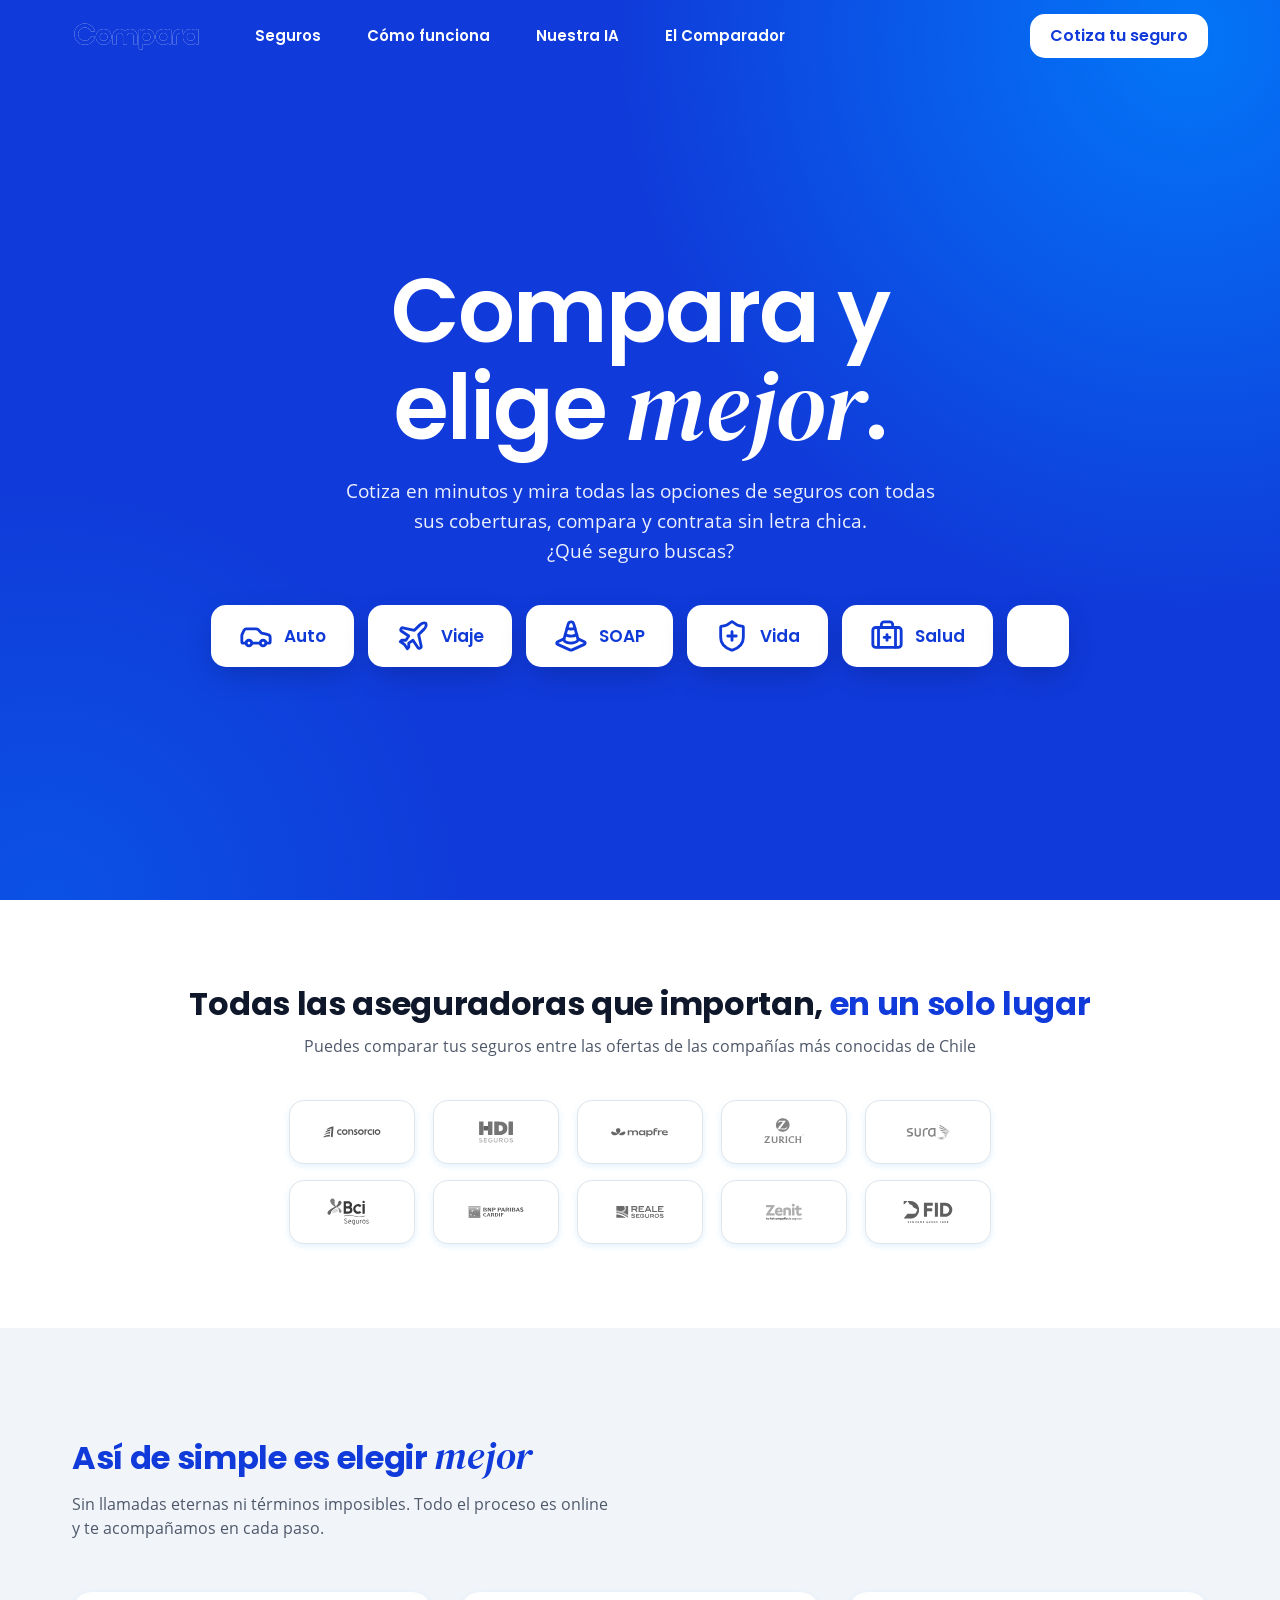
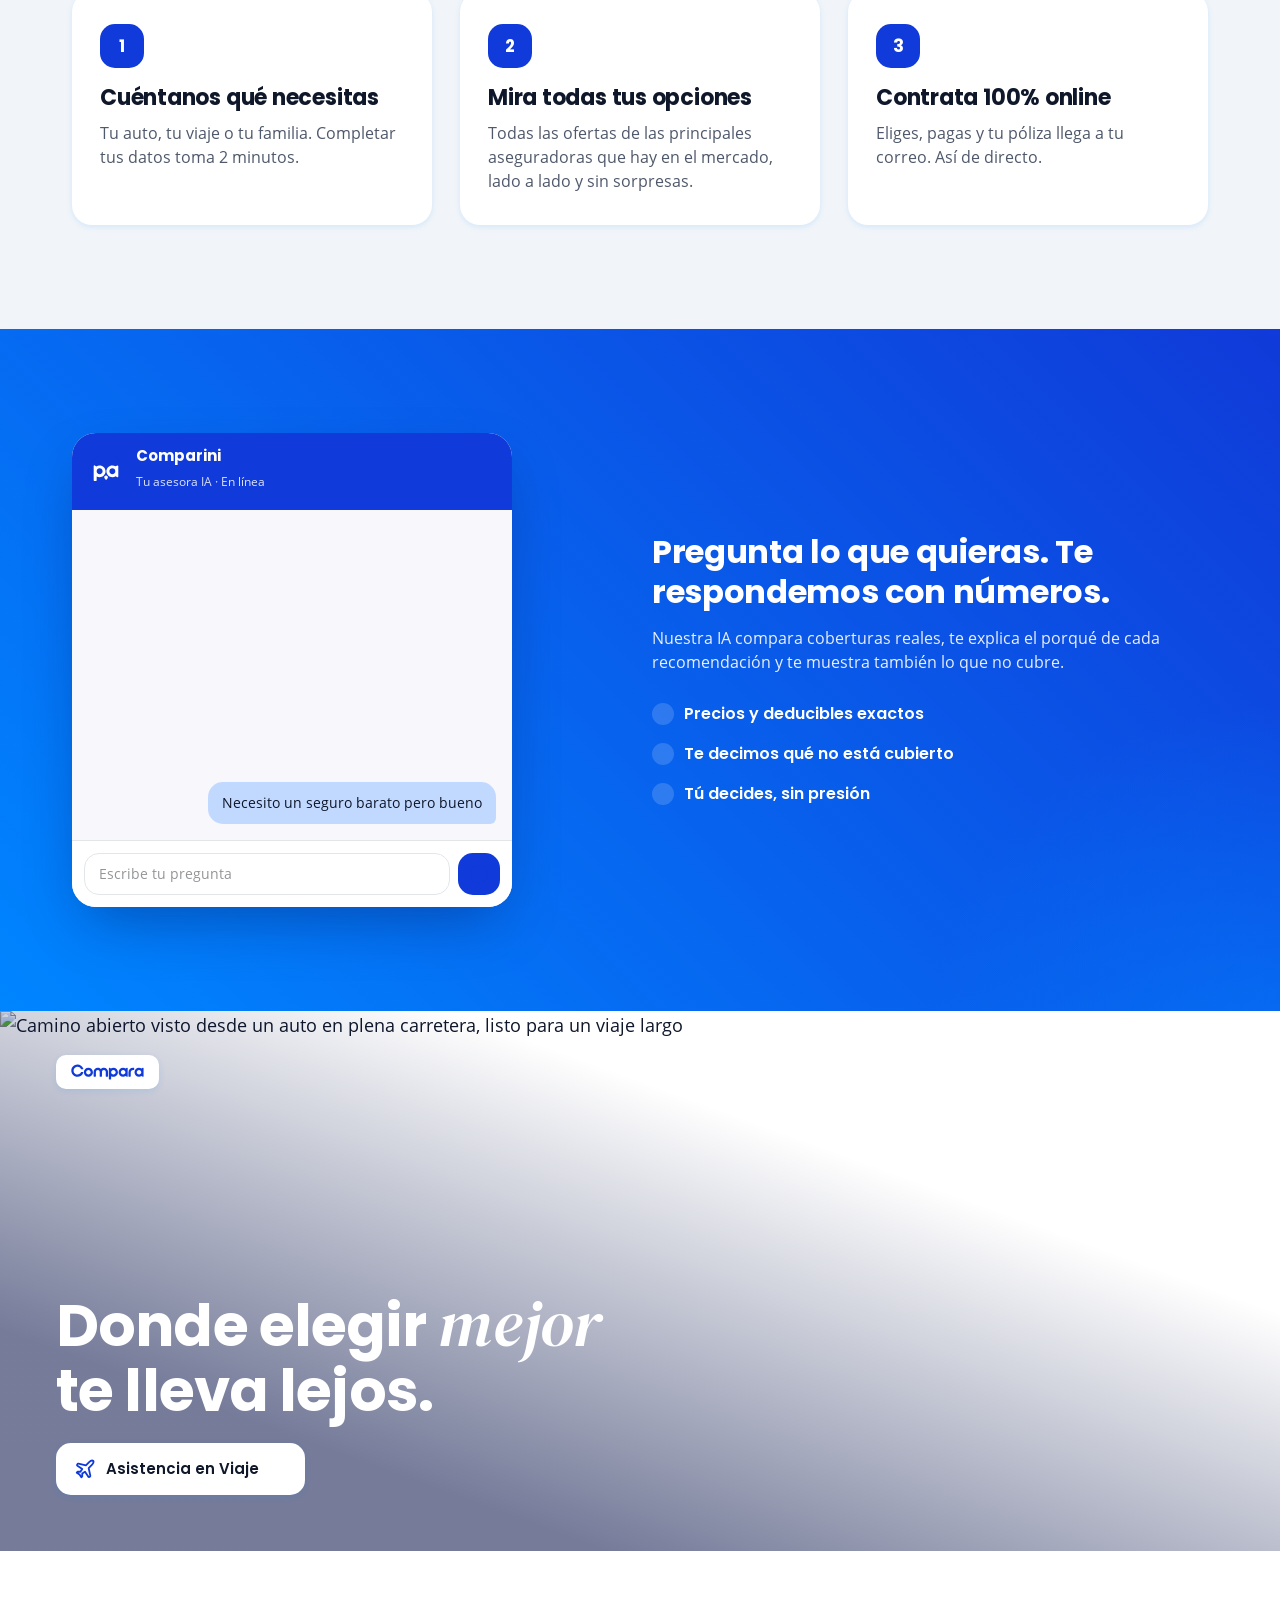
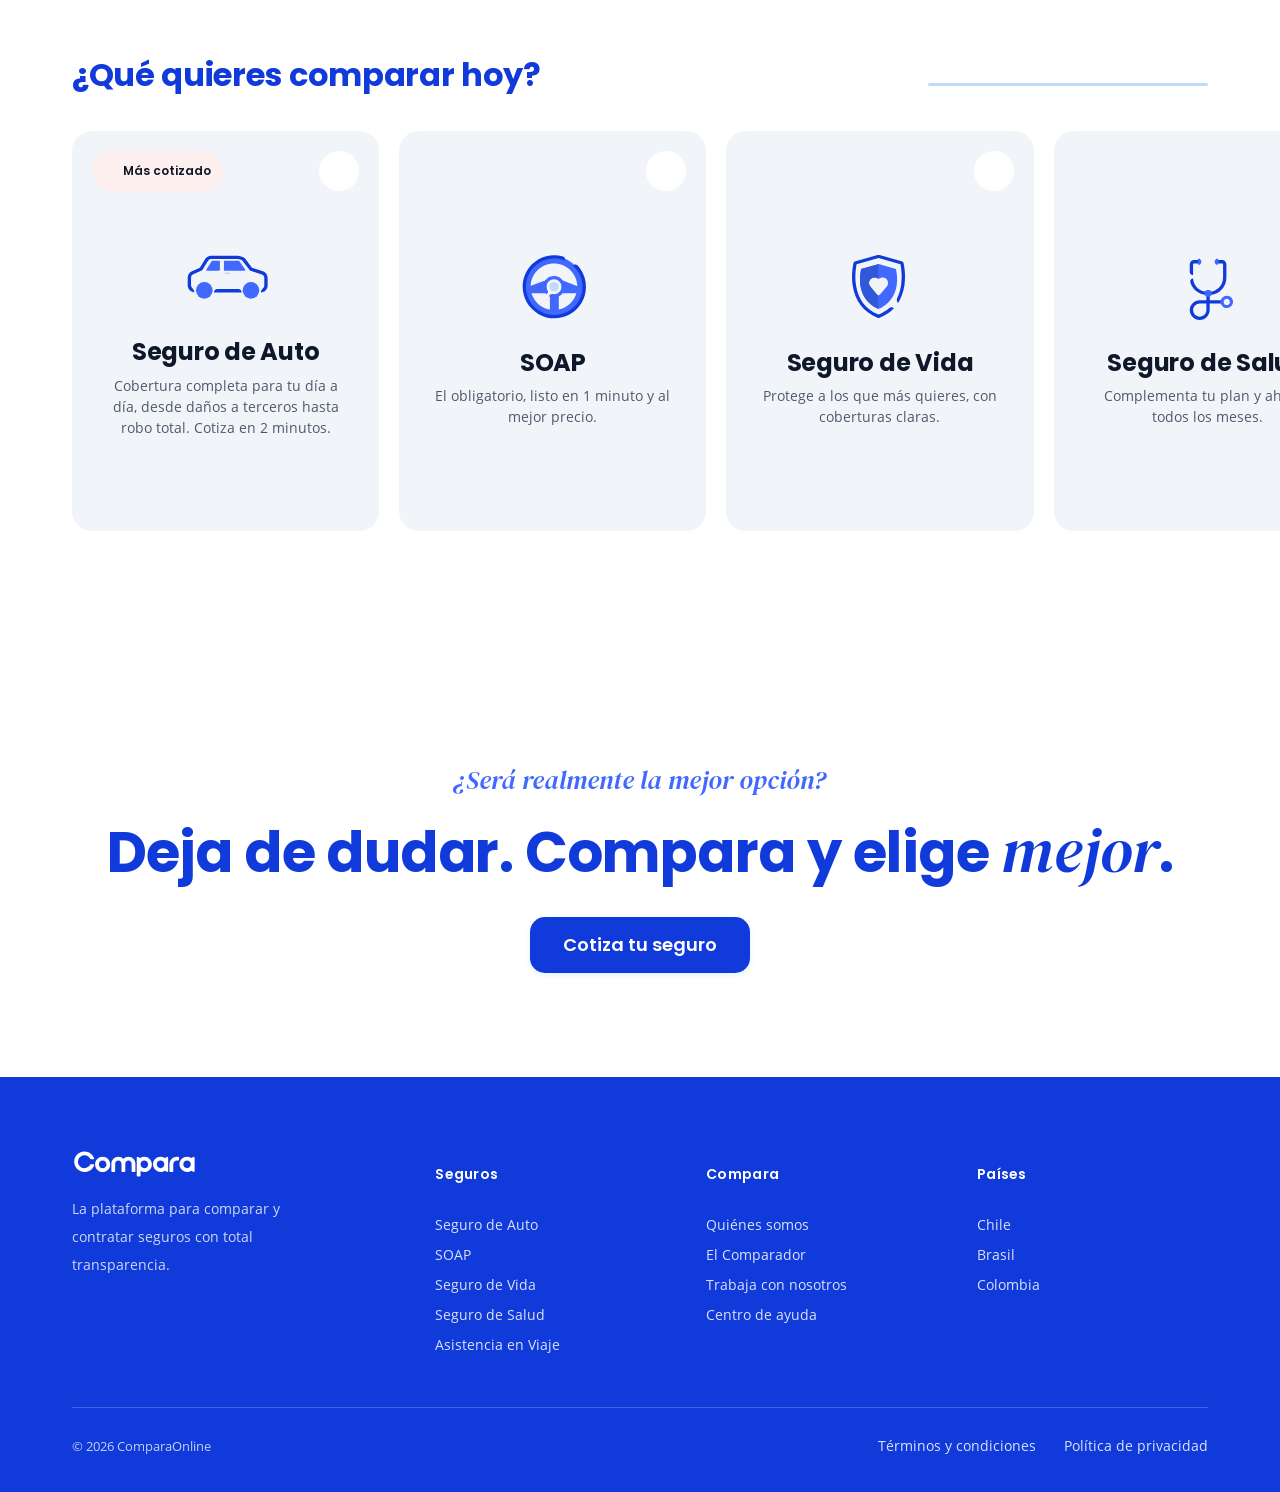
==== index.html @ 7302fc18 "Add files via upload" ====
<!doctype html>
<html lang="es" class="no-js">
<head>
<meta charset="utf-8">
<meta name="viewport" content="width=device-width, initial-scale=1">
<title>Compara | Cotiza y compara seguros online</title>
<meta name="description" content="Cotiza seguros de auto, vida, salud y viaje. Compara precios y coberturas reales de las principales aseguradoras y elige mejor. Sin letra chica.">
<link rel="icon" href="brand/design-system/assets/avatar_favicon.svg">
<link rel="stylesheet" href="brand/design-system/colors_and_type.css">
<script>document.documentElement.classList.replace('no-js','js')</script>
<link rel="stylesheet" href="shared/compara.css">
</head>
<body>
<a class="skip-link" href="#main">Saltar al contenido</a>

<!-- ================= NAV ================= -->
<header class="nav" id="nav">
  <div class="container nav-inner">
    <a class="nav-logo" href="#" aria-label="Compara, inicio">
      <img class="logo-white" src="brand/design-system/assets/logo_white.svg" alt="">
      <img class="logo-blue" src="brand/design-system/assets/logo_blue.svg" alt="">
    </a>
    <nav aria-label="Principal">
      <ul class="nav-links">
        <li><a href="#productos">Seguros</a></li>
        <li><a href="#como-funciona">Cómo funciona</a></li>
        <li><a href="#ia">Nuestra IA</a></li>
        <li><a href="#">El Comparador</a></li>
      </ul>
    </nav>
    <div class="nav-cta">
      <a class="btn btn--nav" href="#">Cotiza tu seguro</a>
    </div>
    <button class="nav-burger" id="burger" aria-expanded="false" aria-controls="navPanel" aria-label="Abrir menú">
      <i data-lucide="menu" class="ico" style="color:currentColor"></i>
    </button>
  </div>
  <div class="nav-panel" id="navPanel">
    <a href="#productos">Seguros</a>
    <a href="#como-funciona">Cómo funciona</a>
    <a href="#ia">Nuestra IA</a>
    <a href="#">El Comparador</a>
    <a class="btn btn--primary" href="#">Cotiza tu seguro</a>
  </div>
</header>

<main id="main">

<!-- ================= HERO ================= -->
<section class="hero" id="hero">
  <div class="wash wash--a" aria-hidden="true"></div>
  <div class="wash wash--b" aria-hidden="true"></div>
  <div class="hero-glow" id="heroGlow" aria-hidden="true"></div>

  <div class="hero-content">
    <h1 class="hero-enter" style="--i:0">Compara y<br>elige <span class="dserif">mejor</span>.</h1>
    <p class="hero-sub hero-enter" style="--i:1">Cotiza en minutos y mira todas las opciones de seguros con todas sus coberturas, compara y contrata sin letra chica.<br>¿Qué seguro buscas?</p>
    <ul class="hero-products hero-enter" style="--i:2" aria-label="Elige qué seguro comparar">
      <li><a class="hp-btn" href="#"><img class="hp-ico" src="brand/design-system/assets/small_icon_Seguro%20Auto.svg" alt="">Auto</a></li>
      <li><a class="hp-btn" href="#"><img class="hp-ico" src="brand/design-system/assets/small_icon_Asistencia%20Viaje.svg" alt="">Viaje</a></li>
      <li><a class="hp-btn" href="#"><img class="hp-ico" src="brand/design-system/assets/small_icon_SOAP.svg" alt="">SOAP</a></li>
      <li><a class="hp-btn" href="#"><img class="hp-ico" src="brand/design-system/assets/small_icon_Seguro%20Vida.svg" alt="">Vida</a></li>
      <li><a class="hp-btn" href="#"><img class="hp-ico" src="brand/design-system/assets/small_icon_Seguro%20Salud.svg" alt="">Salud</a></li>
      <li><a class="hp-btn hp-btn--plus" href="#" aria-label="Ver todos los seguros"><i data-lucide="plus" class="ico"></i></a></li>
    </ul>
  </div>
</section>

<!-- ================= ASEGURADORAS ================= -->
<section class="insurers" id="aseguradoras">
  <div class="container">
    <h2 class="reveal">Todas las aseguradoras que importan, <b>en un solo lugar</b></h2>
    <p class="insurers-sub reveal" style="--i:1">Puedes comparar tus seguros entre las ofertas de las compañías más conocidas de Chile</p>
  </div>
  <div class="logo-rail">
    <div class="logo-cloud" id="logoCloud">
      <span class="logo-capsule reveal" style="--i:0"><img src="brand/design-system/assets/logo_Consorcio.svg" alt="Consorcio"></span>
      <span class="logo-capsule reveal" style="--i:1"><img src="brand/design-system/assets/logo_HDI.svg" alt="HDI Seguros"></span>
      <span class="logo-capsule reveal" style="--i:2"><img src="brand/design-system/assets/logo_Mapfre.svg" alt="Mapfre"></span>
      <span class="logo-capsule reveal" style="--i:3"><img src="brand/design-system/assets/logo_Zurich.svg" alt="Zurich"></span>
      <span class="logo-capsule reveal" style="--i:4"><img src="brand/design-system/assets/logo_Sura.svg" alt="Sura"></span>
      <span class="logo-capsule reveal" style="--i:5"><img src="brand/design-system/assets/logo_Bci.svg" alt="BCI Seguros"></span>
      <span class="logo-capsule reveal" style="--i:6"><img src="brand/design-system/assets/logo_Cardif.svg" alt="Cardif"></span>
      <span class="logo-capsule reveal" style="--i:7"><img src="brand/design-system/assets/logo_Reale.svg" alt="Reale Seguros"></span>
      <span class="logo-capsule reveal" style="--i:8"><img src="brand/design-system/assets/logo_Zenit.svg" alt="Zenit Seguros"></span>
      <span class="logo-capsule reveal" style="--i:9"><img src="brand/design-system/assets/logo_FID.svg" alt="FID Seguros"></span>
    </div>
  </div>
</section>

<!-- ================= CÓMO FUNCIONA ================= -->
<section class="how section" id="como-funciona">
  <div class="container">
    <h2 class="reveal">Así de simple es elegir <span class="dserif">mejor</span></h2>
    <p class="how-lead reveal" style="--i:1">Sin llamadas eternas ni términos imposibles. Todo el proceso es online y te acompañamos en cada paso.</p>
    <div class="steps">
      <div class="step reveal scrub" style="--i:0">
        <span class="step-n" aria-hidden="true"></span>
        <h3>Cuéntanos qué necesitas</h3>
        <p>Tu auto, tu viaje o tu familia. Completar tus datos toma 2 minutos.</p>
      </div>
      <div class="step reveal scrub" style="--i:1">
        <span class="step-n" aria-hidden="true"></span>
        <h3>Mira todas tus opciones</h3>
        <p>Todas las ofertas de las principales aseguradoras que hay en el mercado, lado a lado y sin sorpresas.</p>
      </div>
      <div class="step reveal scrub" style="--i:2">
        <span class="step-n" aria-hidden="true"></span>
        <h3>Contrata 100% online</h3>
        <p>Eliges, pagas y tu póliza llega a tu correo. Así de directo.</p>
      </div>
    </div>
  </div>
</section>

<!-- ================= IA / COMPARINI ================= -->
<section class="ai section" id="ia">
  <div class="wash--ai" aria-hidden="true"></div>
  <div class="container ai-grid">
    <div class="chat reveal scrub" id="chat">
      <div class="chat-head">
        <img src="brand/design-system/assets/avatar_favicon.svg" alt="">
        <div>
          <b>Comparini</b>
          <span>Tu asesora IA · En línea</span>
        </div>
      </div>
      <div class="chat-body" id="chatBody" aria-hidden="true"></div>
      <p class="sr-only">Demo de conversación: si le pides a Comparini un seguro barato pero bueno, te pregunta qué te preocupa, y te responde con precios, coberturas y deducibles exactos para que tú decidas.</p>
      <div class="chat-foot" aria-hidden="true">
        <span>Escribe tu pregunta</span>
        <i><i data-lucide="send" class="ico"></i></i>
      </div>
    </div>
    <div class="ai-copy">
      <h2 class="reveal">Pregunta lo que quieras. Te respondemos con números.</h2>
      <p class="ai-sub reveal" style="--i:1">Nuestra IA compara coberturas reales, te explica el porqué de cada recomendación y te muestra también lo que no cubre.</p>
      <ul class="ai-points">
        <li class="reveal" style="--i:2"><i data-lucide="check" class="ico"></i>Precios y deducibles exactos</li>
        <li class="reveal" style="--i:3"><i data-lucide="check" class="ico"></i>Te decimos qué no está cubierto</li>
        <li class="reveal" style="--i:4"><i data-lucide="check" class="ico"></i>Tú decides, sin presión</li>
      </ul>
    </div>
  </div>
</section>

<!-- ================= BANDA FOTOGRÁFICA ================= -->
<!-- TODO: reemplazar por fotografía oficial de marca (cálida, personas reales) -->
<section class="adband" aria-label="Asistencia en Viaje">
  <img class="photo" src="https://images.unsplash.com/photo-1469854523086-cc02fe5d8800?auto=format&fit=crop&w=1920&q=80" alt="Camino abierto visto desde un auto en plena carretera, listo para un viaje largo">
  <span class="adband-pill"><img src="brand/design-system/assets/logo_blue.svg" alt="Compara"></span>
  <div class="adband-inner">
    <h2 class="reveal">Donde elegir <span class="dserif">mejor</span><br>te lleva lejos.</h2>
    <a class="adband-capsule reveal" style="--i:1" href="#">
      <img src="brand/design-system/assets/small_icon_Asistencia%20Viaje.svg" alt="">
      Asistencia en Viaje
      <i data-lucide="arrow-right" class="ico" style="width:18px;height:18px"></i>
    </a>
  </div>
</section>

<!-- ================= PRODUCTOS (carrusel que sigue al cursor) ================= -->
<section class="products section" id="productos">
  <div class="container prod-head">
    <h2 class="reveal">¿Qué quieres comparar hoy?</h2>
    <div class="pan-progress" aria-hidden="true"><i></i></div>
  </div>
  <div class="hwrap" id="hwrap">
    <div class="htrack" id="htrack">
      <a class="pcard" href="#">
        <span class="chip-feat"><i data-lucide="tag" class="ico"></i>Más cotizado</span>
        <span class="pcard-go"><i data-lucide="arrow-right" class="ico"></i></span>
        <span class="pcard-ico"><img src="brand/design-system/assets/icon_Seguro%20Auto.svg" alt=""></span>
        <div class="pcard-txt">
          <h3>Seguro de Auto</h3>
          <p>Cobertura completa para tu día a día, desde daños a terceros hasta robo total. Cotiza en 2 minutos.</p>
        </div>
      </a>
      <a class="pcard" href="#">
        <span class="pcard-go"><i data-lucide="arrow-right" class="ico"></i></span>
        <span class="pcard-ico"><img src="brand/design-system/assets/icon_SOAP.svg" alt=""></span>
        <div class="pcard-txt">
          <h3>SOAP</h3>
          <p>El obligatorio, listo en 1 minuto y al mejor precio.</p>
        </div>
      </a>
      <a class="pcard" href="#">
        <span class="pcard-go"><i data-lucide="arrow-right" class="ico"></i></span>
        <span class="pcard-ico"><img src="brand/design-system/assets/icon_Seguro%20Vida.svg" alt=""></span>
        <div class="pcard-txt">
          <h3>Seguro de Vida</h3>
          <p>Protege a los que más quieres, con coberturas claras.</p>
        </div>
      </a>
      <a class="pcard" href="#">
        <span class="pcard-go"><i data-lucide="arrow-right" class="ico"></i></span>
        <span class="pcard-ico"><img src="brand/design-system/assets/icon_Seguro%20Salud.svg" alt=""></span>
        <div class="pcard-txt">
          <h3>Seguro de Salud</h3>
          <p>Complementa tu plan y ahorra todos los meses.</p>
        </div>
      </a>
      <a class="pcard" href="#">
        <span class="pcard-go"><i data-lucide="arrow-right" class="ico"></i></span>
        <span class="pcard-ico"><img src="brand/design-system/assets/icon_Asistencia%20Viaje.svg" alt=""></span>
        <div class="pcard-txt">
          <h3>Asistencia en Viaje</h3>
          <p>Viaja tranquilo por el mundo, con salud cubierta.</p>
        </div>
      </a>
    </div>
  </div>
</section>

<!-- ================= CTA FINAL ================= -->
<section class="closer section">
  <div class="container">
    <span class="editorial reveal">¿Será realmente la mejor opción?</span>
    <h2 class="reveal" style="--i:1">Deja de dudar. Compara y elige <span class="dserif">mejor</span>.</h2>
    <a class="btn btn--primary btn--lg reveal" style="--i:2" href="#">Cotiza tu seguro</a>
  </div>
</section>

</main>

<!-- ================= FOOTER ================= -->
<footer class="footer">
  <div class="container">
    <div class="footer-grid">
      <div class="footer-brand">
        <img src="brand/design-system/assets/logo_white.svg" alt="Compara">
        <p>La plataforma para comparar y contratar seguros con total transparencia.</p>
      </div>
      <div>
        <h3>Seguros</h3>
        <ul>
          <li><a href="#">Seguro de Auto</a></li>
          <li><a href="#">SOAP</a></li>
          <li><a href="#">Seguro de Vida</a></li>
          <li><a href="#">Seguro de Salud</a></li>
          <li><a href="#">Asistencia en Viaje</a></li>
        </ul>
      </div>
      <div>
        <h3>Compara</h3>
        <ul>
          <li><a href="#">Quiénes somos</a></li>
          <li><a href="#">El Comparador</a></li>
          <li><a href="#">Trabaja con nosotros</a></li>
          <li><a href="#">Centro de ayuda</a></li>
        </ul>
      </div>
      <div>
        <h3>Países</h3>
        <ul>
          <li><a href="#">Chile</a></li>
          <li><a href="#">Brasil</a></li>
          <li><a href="#">Colombia</a></li>
        </ul>
      </div>
    </div>
    <div class="footer-bottom">
      <span>© 2026 ComparaOnline</span>
      <span class="spacer"></span>
      <a href="#">Términos y condiciones</a>
      <a href="#">Política de privacidad</a>
    </div>
  </div>
</footer>

<script src="https://unpkg.com/lucide@latest/dist/umd/lucide.min.js" defer></script>
<script src="shared/compara.js" defer></script>
</body>
</html>
---- brand/design-system/colors_and_type.css ----
/* =====================================================================
   ComparaOnline Design System — Colors + Type
   Source: Brandbook 2026 (Figma) + uploaded brand assets
   ===================================================================== */

/* --- Fonts -------------------------------------------------------- */
@font-face { font-family: "Poppins"; src: url("./fonts/Poppins-Regular.ttf") format("truetype"); font-weight: 400; font-style: normal; font-display: swap; }
@font-face { font-family: "Poppins"; src: url("./fonts/Poppins-Italic.ttf") format("truetype"); font-weight: 400; font-style: italic; font-display: swap; }
@font-face { font-family: "Poppins"; src: url("./fonts/Poppins-SemiBold.ttf") format("truetype"); font-weight: 600; font-style: normal; font-display: swap; }
@font-face { font-family: "Poppins"; src: url("./fonts/Poppins-SemiBoldItalic.ttf") format("truetype"); font-weight: 600; font-style: italic; font-display: swap; }
@font-face { font-family: "Poppins"; src: url("./fonts/Poppins-Bold.ttf") format("truetype"); font-weight: 700; font-style: normal; font-display: swap; }
@font-face { font-family: "Poppins"; src: url("./fonts/Poppins-BoldItalic.ttf") format("truetype"); font-weight: 700; font-style: italic; font-display: swap; }

@font-face { font-family: "Open Sans"; src: url("./fonts/OpenSans-Regular.ttf") format("truetype"); font-weight: 400; font-style: normal; font-display: swap; }
@font-face { font-family: "Open Sans"; src: url("./fonts/OpenSans-Italic.ttf") format("truetype"); font-weight: 400; font-style: italic; font-display: swap; }
@font-face { font-family: "Open Sans"; src: url("./fonts/OpenSans-SemiBold.ttf") format("truetype"); font-weight: 600; font-style: normal; font-display: swap; }
@font-face { font-family: "Open Sans"; src: url("./fonts/OpenSans-SemiBoldItalic.ttf") format("truetype"); font-weight: 600; font-style: italic; font-display: swap; }
@font-face { font-family: "Open Sans"; src: url("./fonts/OpenSans-Bold.ttf") format("truetype"); font-weight: 700; font-style: normal; font-display: swap; }
@font-face { font-family: "Open Sans"; src: url("./fonts/OpenSans-BoldItalic.ttf") format("truetype"); font-weight: 700; font-style: italic; font-display: swap; }

@font-face { font-family: "DM Serif Display"; src: url("./fonts/DMSerifDisplay-Regular.ttf") format("truetype"); font-weight: 400; font-style: normal; font-display: swap; }
@font-face { font-family: "DM Serif Display"; src: url("./fonts/DMSerifDisplay-Italic.ttf") format("truetype"); font-weight: 400; font-style: italic; font-display: swap; }

:root {
  /* ---------- Brand / Primary blues ---------------------------- */
  --color-brand:            #103AD9;  /* Brand Blue — flagship */
  --color-brand-deep:       #0F2AA8;  /* pressed states */
  --color-primary-300:      #4168FF;  /* Bright Royal — primary action */
  --color-primary-200:      #779BFF;  /* Soft Cobalt — hover tint / deco */
  --color-primary-100:      #C2D9FF;  /* Pale Sky — surfaces / bubbles */
  --color-ice:              #F1F5F9;  /* Ice Blue Grey — page bg */
  --color-azure-tech:       #0085FF;  /* Azure Tech — gradient stop */

  /* ---------- Secondary ---------------------------------------- */
  --color-human-coral:      #FF6B4A;  /* Action accent */
  --color-fintech-mint:     #00C49A;  /* Expertise / success */
  --color-dark-slate:       #0F172A;  /* Deep foreground */

  /* ---------- Neutrals / Text ---------------------------------- */
  --color-fg:               #0F172A;  /* body text, titles on light */
  --color-fg-muted:         #4F596B;  /* secondary body */
  --color-fg-subtle:        #6E7191;  /* captions, metadata */
  --color-fg-faint:         #949597;  /* disabled, hints */
  --color-on-brand:         #FFFFFF;

  --color-border:           #E2E6E9;
  --color-border-soft:      #DCDDEB;
  --color-surface:          #FFFFFF;
  --color-surface-alt:      #F7F7FC;   /* page bg for dashboards */
  --color-surface-sunk:     #F3F5FF;   /* inner wells */

  /* ---------- Semantic ----------------------------------------- */
  --color-success:          #00C49A;
  --color-success-bg:       #E6FAF3;
  --color-warning:          #FFB020;
  --color-warning-bg:       #FFF4DB;
  --color-danger:           #FF4141;
  --color-danger-bg:        #FFF0F0;
  --color-info:             #0085FF;
  --color-info-bg:          #E6F3FF;

  /* ---------- Brand gradients / signatures --------------------- */
  --gradient-brand:         linear-gradient(45deg, #103AD9 0%, #0085FF 100%);  /* @kind color */
  --gradient-brand-reverse: linear-gradient(225deg, #103AD9 0%, #0085FF 100%); /* @kind color */

  /* ---------- Typography families ------------------------------ */
  --font-display: "Poppins", system-ui, -apple-system, Segoe UI, sans-serif;  /* Principal */
  --font-body:    "Open Sans", "Poppins", system-ui, sans-serif;              /* Second */
  --font-serif:   "DM Serif Display", "DM Serif Text", Georgia, serif;        /* Third — editorial accents */

  /* ---------- Type scale (desktop base) ------------------------ */
  --fs-display-xl: 90px;   --lh-display-xl: 94px;
  --fs-display:    72px;   --lh-display:    84px;
  --fs-h1:         50px;   --lh-h1:         60px;
  --fs-h2:         38px;   --lh-h2:         50px;
  --fs-h3:         24px;   --lh-h3:         34px;
  --fs-lead:       20px;   --lh-lead:       30px;
  --fs-body:       18px;   --lh-body:       28px;
  --fs-body-sm:    16px;   --lh-body-sm:    24px;
  --fs-caption:    14px;   --lh-caption:    22px;
  --fs-micro:      12px;   --lh-micro:      18px;

  /* ---------- Spacing scale (4px base) ------------------------- */
  --space-0: 0;
  --space-1: 4px;
  --space-2: 8px;
  --space-3: 12px;
  --space-4: 16px;
  --space-5: 20px;
  --space-6: 24px;
  --space-8: 32px;
  --space-10: 40px;
  --space-12: 48px;
  --space-16: 64px;
  --space-20: 80px;

  /* ---------- Radii -------------------------------------------- */
  /* Brand note: soft-shadow text capsules use 15px rounding */
  --radius-xs:  6px;
  --radius-sm:  10px;
  --radius-md:  15px;   /* signature capsule */
  --radius-lg:  20px;
  --radius-xl:  24px;
  --radius-2xl: 36px;
  --radius-pill: 999px;

  /* ---------- Shadows / elevation ------------------------------ */
  --shadow-soft:    0 2px 6px 0 rgba(0, 133, 255, 0.12);
  --shadow-lifted:  0 6px 20px 0 rgba(0, 133, 255, 0.18);
  --shadow-press:   inset 0 1px 0 rgba(255,255,255,0.10), 0 1px 0 rgba(15,23,42,0.04);
  --shadow-focus:   0 0 0 3px rgba(65, 104, 255, 0.28);

  /* ---------- Motion ------------------------------------------- */
  --ease-brand: cubic-bezier(0.22, 0.61, 0.36, 1); /* @kind other */
  --ease-out:   cubic-bezier(0.16, 1, 0.3, 1);      /* @kind other */
  --dur-fast:   120ms; /* @kind other */
  --dur-base:   220ms; /* @kind other */
  --dur-slow:   400ms; /* @kind other */

  /* ---------- Button height scale (moved from component selectors) */
  --btn-h-sm: 36px;
  --btn-h-md: 48px;
  --btn-h-lg: 56px;
}

/* =====================================================================
   Semantic / base tag styles
   ===================================================================== */

html { color: var(--color-fg); background: var(--color-surface); }
body { font-family: var(--font-body); font-size: var(--fs-body); line-height: var(--lh-body); color: var(--color-fg); }

h1, .h1, h2, .h2, h3, .h3, h4, .h4 { font-family: var(--font-display); font-weight: 700; color: var(--color-brand); letter-spacing: -0.01em; margin: 0; }
h1, .h1 { font-size: var(--fs-display); line-height: var(--lh-display); }
h2, .h2 { font-size: var(--fs-h1);      line-height: var(--lh-h1); }
h3, .h3 { font-size: var(--fs-h2);      line-height: var(--lh-h2); }
h4, .h4 { font-size: var(--fs-h3);      line-height: var(--lh-h3); color: var(--color-fg); }

.lead { font-family: var(--font-display); font-size: var(--fs-lead); line-height: var(--lh-lead); color: var(--color-fg); }
.eyebrow { font-family: var(--font-display); font-weight: 600; font-size: 14px; letter-spacing: 0.08em; text-transform: uppercase; color: var(--color-primary-300); }
.editorial { font-family: var(--font-serif); font-size: var(--fs-h3); line-height: var(--lh-h3); color: var(--color-primary-300); }

p  { margin: 0 0 var(--space-3); }
small, .caption { font-size: var(--fs-caption); line-height: var(--lh-caption); color: var(--color-fg-subtle); }
code, kbd, samp { font-family: ui-monospace, SFMono-Regular, Menlo, monospace; font-size: 0.95em; }

a { color: var(--color-primary-300); text-decoration: none; }
a:hover { color: var(--color-brand); text-decoration: underline; }

/* ---------- Capsule primitive (signature UI shape) ------------- */
.capsule {
  display: inline-flex; align-items: center; gap: var(--space-2);
  padding: 10px 18px;
  background: var(--color-surface);
  border-radius: var(--radius-md);
  box-shadow: var(--shadow-soft);
  color: var(--color-fg);
  font-family: var(--font-body);
  font-size: var(--fs-body-sm);
}
.capsule--primary { background: var(--color-primary-100); color: var(--color-fg); }
.capsule--coral   { background: #FFF0F0;               color: var(--color-fg); }

/* ---------- Button primitives ---------------------------------- */
.btn {
  display: inline-flex; align-items: center; justify-content: center; gap: 10px;
  height: var(--btn-h-md); padding: 0 22px;
  font-family: var(--font-display); font-weight: 600; font-size: 16px; line-height: 1;
  border-radius: var(--radius-md); border: 0; cursor: pointer;
  transition: transform var(--dur-fast) var(--ease-brand), background-color var(--dur-base) var(--ease-brand), box-shadow var(--dur-base) var(--ease-brand), color var(--dur-base) var(--ease-brand);
}
.btn:active { transform: translateY(1px) scale(0.99); }
.btn--primary { background: var(--color-brand);        color: #fff; box-shadow: var(--shadow-soft); }
.btn--primary:hover { background: var(--color-brand-deep); box-shadow: var(--shadow-lifted); }
.btn--secondary { background: var(--color-primary-100); color: var(--color-brand); }
.btn--secondary:hover { background: #A9C5FF; }
.btn--ghost { background: transparent; color: var(--color-brand); box-shadow: inset 0 0 0 1.5px var(--color-brand); }
.btn--ghost:hover { background: var(--color-surface-sunk); }
.btn--coral { background: var(--color-human-coral); color: #fff; }
.btn--coral:hover { background: #F65A38; }
.btn--sm { height: var(--btn-h-sm); padding: 0 14px; font-size: 14px; border-radius: 12px; }
.btn--lg { height: var(--btn-h-lg); padding: 0 28px; font-size: 18px; }
.btn--pill { border-radius: var(--radius-pill); }
---- shared/compara.css ----
/* =====================================================================
   Compara — Capa compartida de ESTILOS
   Importar SIEMPRE despues de brand/design-system/colors_and_type.css
   (esa hoja define tokens, fuentes y :root; esta define los componentes).
   Usada por home.html y por las landings de producto.
   ===================================================================== */
/* =====================================================================
   Prototipo Homepage v3 — Compara
   Radios (regla de marca): 15px interactivo · 20-24px cards · 999px pills.
   Motion base: tokens del DS. Algunos efectos exceden a propósito el motion
   conservador del DS (decisión aprobada por Carlos).
   Mobile: sin efectos de cursor/hover; gradiente errante + on-tap.
   ===================================================================== */
*,*::before,*::after{box-sizing:border-box}
html{scroll-behavior:smooth}
@media (prefers-reduced-motion: reduce){html{scroll-behavior:auto}}
body{margin:0;background:var(--color-surface)}
img{display:block;max-width:100%}
a:focus-visible,button:focus-visible,[tabindex]:focus-visible{outline:none;box-shadow:var(--shadow-focus);border-radius:var(--radius-xs)}
.btn{text-decoration:none}
.btn:hover{text-decoration:none}
.btn:focus-visible{box-shadow:var(--shadow-focus)}
.skip-link{position:absolute;left:-9999px;top:0;z-index:100;background:var(--color-surface);color:var(--color-brand);padding:12px 18px;border-radius:0 0 var(--radius-md) 0;font-family:var(--font-display);font-weight:600}
.skip-link:focus{left:0}
.container{max-width:1200px;margin-inline:auto;padding-inline:clamp(20px,4vw,32px)}
.section{padding-block:clamp(64px,9vw,104px)}
.sr-only{position:absolute;width:1px;height:1px;padding:0;margin:-1px;overflow:hidden;clip:rect(0 0 0 0);white-space:nowrap;border:0}
.ico{width:24px;height:24px;color:var(--color-brand);flex:none}
/* acento editorial: DM Serif Display Regular dentro de titulares Poppins */
.dserif{font-family:var(--font-serif);font-weight:400;font-style:italic;font-size:calc(1em + 5pt);letter-spacing:0}

/* ---------- Reveal por IO (fallback universal, visible sin JS) ------ */
.js .reveal{opacity:0;transform:translateY(12px);transition:opacity var(--dur-slow) var(--ease-brand),transform var(--dur-slow) var(--ease-brand);transition-delay:calc(var(--i,0)*70ms)}
.js .reveal.in{opacity:1;transform:none}
@media (prefers-reduced-motion: reduce){
  .js .reveal{opacity:1;transform:none;transition:none}
}
@supports (animation-timeline: view()){
  @media (prefers-reduced-motion: no-preference){
    .js .scrub.reveal{opacity:1;transform:none;transition:none}
  }
}

/* =====================================================================
   NAV
   ===================================================================== */
.nav{position:fixed;inset:0 0 auto 0;z-index:50;transition:background-color var(--dur-base) var(--ease-brand),box-shadow var(--dur-base) var(--ease-brand)}
.nav-inner{display:flex;align-items:center;gap:28px;height:72px}
.nav-logo{display:inline-grid;place-items:center}
.nav-logo img{height:26px;width:auto;grid-area:1/1;transition:opacity var(--dur-base) var(--ease-brand)}
@media (min-width:861px){.nav-logo img{height:31px}}
.nav-logo .logo-blue{opacity:0}
.nav-links{display:flex;gap:10px;margin-left:8px;list-style:none;padding:0}
/* hover = "ser encerrado" en un botón pill con borde grueso (sin relleno) */
.nav-links a{position:relative;display:inline-flex;align-items:center;padding:9px 18px;border-radius:var(--radius-pill);font-family:var(--font-display);font-weight:600;font-size:15px;color:#fff;text-decoration:none;transition:color var(--dur-base) var(--ease-brand)}
.nav-links a::before{content:"";position:absolute;inset:0;border-radius:var(--radius-pill);border:3px solid #F1F5F9;opacity:0;transform:scale(1.18);transition:opacity var(--dur-base) var(--ease-brand),transform var(--dur-base) var(--ease-brand);pointer-events:none}
@media (hover:hover) and (pointer:fine){
  .nav-links a:hover{color:#F1F5F9;text-decoration:none}
  .nav-links a:hover::before{opacity:1;transform:scale(1)}
}
.nav-cta{margin-left:auto}
.nav .btn--nav{height:44px;padding:0 20px;background:#fff;color:var(--color-brand);box-shadow:var(--shadow-soft)}
@media (hover:hover) and (pointer:fine){
  .nav .btn--nav:hover{background:#103AD8;color:#fff}
}
.nav-burger{display:none;margin-left:auto;width:44px;height:44px;border:0;border-radius:var(--radius-md);background:rgba(255,255,255,.14);color:#fff;cursor:pointer;place-items:center}
.nav-panel{display:none}
.nav[data-solid]{background:var(--color-surface);box-shadow:0 1px 0 var(--color-border),0 6px 20px rgba(0,133,255,.08)}
.nav[data-solid] .nav-links a{color:var(--color-fg)}
.nav[data-solid] .nav-links a::before{border-color:var(--color-brand)}
@media (hover:hover) and (pointer:fine){
  .nav[data-solid] .nav-links a:hover{color:var(--color-brand)}
}
.nav[data-solid] .logo-white{opacity:0}
.nav[data-solid] .logo-blue{opacity:1}
.nav[data-solid] .btn--nav{background:var(--color-brand);color:#fff}
@media (hover:hover) and (pointer:fine){
  .nav[data-solid] .btn--nav:hover{background:#103AD8;color:#fff}
}
.nav[data-solid] .nav-burger{background:var(--color-surface-sunk);color:var(--color-brand)}
@media (max-width: 860px){
  .nav-links,.nav-cta{display:none}
  .nav-burger{display:grid}
  .nav-panel{display:block;position:absolute;top:80px;left:16px;right:16px;background:var(--color-surface);border-radius:var(--radius-lg);box-shadow:var(--shadow-lifted);padding:12px;opacity:0;transform:translateY(-8px) scale(.98);pointer-events:none;transition:opacity var(--dur-base) var(--ease-brand),transform var(--dur-base) var(--ease-brand)}
  .nav-panel[data-open]{opacity:1;transform:none;pointer-events:auto}
  .nav-panel a{display:block;padding:14px 16px;border-radius:var(--radius-md);font-family:var(--font-display);font-weight:600;font-size:16px;color:var(--color-fg);text-decoration:none}
  .nav-panel a:hover{background:var(--color-surface-sunk);color:var(--color-brand);text-decoration:none}
  .nav-panel .btn--primary,.nav-panel .btn--primary:hover{color:#fff;background:var(--color-brand);text-decoration:none}
  .nav-panel .btn{width:100%;margin-top:8px}
}

/* =====================================================================
   HERO — Brand Blue sólido + luz Azure (#0085FF) reactiva al cursor
   ===================================================================== */
.hero{position:relative;overflow:clip;background:var(--color-brand);color:#fff;min-height:100vh;min-height:100svh;display:grid;place-items:center;padding-block:120px 88px;text-align:center}
.wash{position:absolute;border-radius:50%;pointer-events:none}
.wash--a{width:130vmax;height:130vmax;right:-58vmax;top:-62vmax;background:radial-gradient(closest-side,rgba(0,133,255,.8),rgba(0,133,255,0) 70%)}
.wash--b{width:95vmax;height:95vmax;left:-44vmax;bottom:-48vmax;background:radial-gradient(closest-side,rgba(0,133,255,.32),rgba(0,133,255,0) 72%)}
@media (prefers-reduced-motion: no-preference){
  .js .wash--a{animation:wash-a 75s ease-in-out infinite alternate}
  .js .wash--b{animation:wash-b 95s ease-in-out infinite alternate}
}
@keyframes wash-a{to{transform:translate(-2.5vw,2vh)}}
@keyframes wash-b{to{transform:translate(2vw,-2.5vh)}}
/* luz que sigue al cursor: +20% tamaño, +difuminado (blur), -20% velocidad (JS) */
.hero-glow{position:absolute;width:1080px;height:1080px;left:-540px;top:-540px;border-radius:50%;background:radial-gradient(closest-side,rgba(255,255,255,.07),rgba(0,133,255,.30) 42%,rgba(0,133,255,0) 72%);filter:blur(48px);pointer-events:none;opacity:0;transition:opacity .9s var(--ease-brand)}
.hero[data-glow] .hero-glow{opacity:1}
/* pulso al click/tap */
.hero-pulse{position:absolute;width:24px;height:24px;margin:-12px 0 0 -12px;border-radius:50%;border:1.5px solid rgba(255,255,255,.5);background:rgba(255,255,255,.12);pointer-events:none}
.hero-content{position:relative;z-index:2;max-width:980px;padding-inline:12px}
.hero h1{font-size:clamp(52px,7vw,90px);font-weight:600;line-height:1.02;color:#fff;letter-spacing:-.02em;margin:0 0 22px;text-wrap:balance}
.hero-sub{font-family:var(--font-body);font-size:clamp(17px,1.5vw,21px);line-height:1.55;color:rgba(255,255,255,.92);max-width:54ch;margin:0 auto 40px}
/* selector de productos: cápsulas blancas firma */
.hero-products{display:flex;flex-wrap:wrap;justify-content:center;gap:14px;list-style:none;margin:0;padding:0}
.hp-btn{display:inline-flex;align-items:center;gap:11px;height:62px;padding:0 28px;background:var(--color-surface);border-radius:var(--radius-md);box-shadow:0 10px 30px -8px rgba(4,15,70,.35);font-family:var(--font-display);font-weight:600;font-size:17px;color:#103AD8;text-decoration:none;transition:transform var(--dur-fast) var(--ease-brand),box-shadow var(--dur-base) var(--ease-brand),background-color var(--dur-base) var(--ease-brand),color var(--dur-base) var(--ease-brand)}
.hp-ico{width:34px;height:34px;object-fit:contain;flex:none;transition:filter var(--dur-base) var(--ease-brand)}
.hp-btn .ico{width:24px;height:24px}
@media (hover:hover) and (pointer:fine){
  .hp-btn:hover{transform:translateY(-2px);box-shadow:0 16px 40px -10px rgba(4,15,70,.45);background:#C2D9FF;color:#103AD8;text-decoration:none}
}
.hp-btn:active{transform:translateY(1px) scale(.99)}
/* CTA clickeado / pulsado: relleno #4168FF, texto e icono blancos */
.hp-btn.is-active,.hp-btn:active{background:#4168FF;color:#fff}
.hp-btn.is-active .hp-ico,.hp-btn:active .hp-ico{filter:brightness(0) invert(1)}
.hp-btn--plus{width:62px;padding:0;justify-content:center}
.hp-btn--plus .ico{width:24px;height:24px}
@media (prefers-reduced-motion: no-preference){
  .js .hero-enter{opacity:0;transform:translateY(14px);animation:rise .62s var(--ease-brand) forwards;animation-delay:calc(var(--i,0)*90ms)}
}
@keyframes rise{to{opacity:1;transform:none}}
/* MOBILE hero: la luz Azure deambula sola por todo el hero (sin cursor) */
@media (max-width: 860px){
  .hero-glow{opacity:1}
}
@media (max-width: 860px) and (prefers-reduced-motion: no-preference){
  .js .hero-glow{animation:wander 30s ease-in-out infinite}
}
@keyframes wander{
  0%{transform:translate(20vw,26vh)}
  25%{transform:translate(72vw,14vh)}
  50%{transform:translate(86vw,62vh)}
  75%{transform:translate(34vw,78vh)}
  100%{transform:translate(20vw,26vh)}
}
@media (max-width: 640px){
  .hero{padding-top:104px}
  .hero-products{display:grid;grid-template-columns:repeat(2,1fr);width:100%}
  .hp-btn{flex-direction:column;justify-content:center;gap:10px;min-height:112px;padding:20px 10px;width:100%}
  .hp-ico{width:40px;height:40px}
}

/* =====================================================================
   ASEGURADORAS — desktop: nube en grises (color al hover) · mobile: marquee
   ===================================================================== */
.insurers{padding-block:clamp(56px,7vw,84px);background:var(--color-surface)}
.insurers h2{font-size:clamp(24px,2.6vw,32px);line-height:1.25;color:var(--color-fg);text-align:center;margin:0 0 8px;text-wrap:balance}
.insurers h2 b{color:var(--color-brand)}
.insurers-sub{font-family:var(--font-body);font-size:var(--fs-body-sm);color:var(--color-fg-muted);text-align:center;margin:0 0 40px}
.logo-rail{display:contents}
.logo-cloud{display:flex;flex-wrap:wrap;justify-content:center;gap:16px 18px;max-width:820px;margin-inline:auto}
.logo-capsule{position:relative;display:inline-flex;align-items:center;justify-content:center;height:64px;padding:0 26px;background:var(--color-surface);border-radius:var(--radius-md);box-shadow:var(--shadow-soft);border:1px solid var(--color-border);transition:transform var(--dur-base) var(--ease-brand)}
.logo-capsule img{height:28px;width:auto;filter:grayscale(1);opacity:.78;transition:filter var(--dur-base) var(--ease-brand),opacity var(--dur-base) var(--ease-brand)}
@media (min-width:861px){.logo-capsule img{height:36px}}
@media (hover:hover) and (pointer:fine){
  .logo-capsule:hover{transform:scale(1.2);z-index:1}
  .logo-capsule:hover img{filter:none;opacity:1}
}
.logo-cloud--marquee{flex-wrap:nowrap;width:max-content;justify-content:flex-start}
@media (prefers-reduced-motion: no-preference){
  .logo-cloud--marquee{animation:scroll-x 18s linear infinite}
}
@keyframes scroll-x{to{transform:translateX(-50%)}}
@media (max-width: 860px){
  .logo-rail{display:block;overflow:hidden;-webkit-mask:linear-gradient(90deg,transparent,#000 10%,#000 90%,transparent);mask:linear-gradient(90deg,transparent,#000 10%,#000 90%,transparent)}
  .logo-cloud{justify-content:flex-start}
  .logo-capsule img{filter:none;opacity:1}
  .logo-capsule{flex:none}
}

/* =====================================================================
   CÓMO FUNCIONA — pasos dentro de cards blancas con sombra suave
   ===================================================================== */
.how{background:var(--color-ice)}
.how h2{font-size:clamp(24px,2.6vw,32px);line-height:1.25;margin:0 0 12px;text-wrap:balance}
.how-lead{font-family:var(--font-body);font-size:var(--fs-body-sm);line-height:var(--lh-body-sm);color:var(--color-fg-muted);max-width:60ch;margin:0 0 52px}
.steps{display:grid;grid-template-columns:repeat(3,1fr);gap:clamp(20px,2.4vw,28px);counter-reset:paso}
.step{position:relative;background:var(--color-surface);border-radius:var(--radius-lg);padding:32px 28px;box-shadow:var(--shadow-soft);overflow:hidden}
.step-n{counter-increment:paso;display:inline-grid;place-items:center;width:44px;height:44px;border-radius:var(--radius-md);background:var(--color-brand);color:#fff;font-family:var(--font-display);font-weight:700;font-size:17px;margin-bottom:16px}
.step-n::before{content:counter(paso)}
.step h3{font-size:22px;line-height:1.3;color:var(--color-fg);margin:0 0 8px}
.step p{font-family:var(--font-body);font-size:var(--fs-body-sm);line-height:var(--lh-body-sm);color:var(--color-fg-muted);margin:0}
@supports (animation-timeline: view()){
  @media (prefers-reduced-motion: no-preference){
    .js .step .step-n{animation:pop linear both;animation-timeline:view();animation-range:entry 10% entry 70%}
  }
}
@keyframes pop{from{opacity:0;transform:scale(.7)}to{opacity:1;transform:scale(1)}}
@media (max-width: 980px){
  .steps{grid-template-columns:1fr;gap:16px}
}

/* =====================================================================
   PRODUCTOS — cards ice, iconos 100px centrados; hover/tap = gradiente azul
   ===================================================================== */
.prod-head{display:flex;align-items:baseline;justify-content:space-between;gap:24px;margin-bottom:28px}
.prod-head h2{font-size:clamp(24px,2.6vw,32px);line-height:1.25;margin:0;text-wrap:balance}
.pan-progress{position:relative;width:min(280px,26vw);flex:none;height:3px;border-radius:2px;background:var(--color-primary-100);overflow:hidden;display:none}
.pan-progress i{position:absolute;inset:0;background:var(--color-brand);transform:scaleX(0);transform-origin:left}
.htrack{display:flex;gap:20px;align-items:stretch}
.pcard{position:relative;display:flex;flex-direction:column;align-items:center;justify-content:center;text-align:center;gap:14px;flex:none;width:clamp(280px,24vw,340px);min-height:400px;padding:40px 28px;border-radius:var(--radius-lg);text-decoration:none;background:var(--color-ice);overflow:hidden;transition:transform var(--dur-base) var(--ease-brand),box-shadow var(--dur-base) var(--ease-brand)}
.pcard::before{content:"";position:absolute;inset:0;background:var(--gradient-brand);opacity:0;transition:opacity var(--dur-base) var(--ease-brand);z-index:0}
.pcard>*{position:relative;z-index:1}
.pcard:hover{text-decoration:none}
.pcard-ico{width:100px;height:100px;display:grid;place-items:center}
.pcard-ico img{width:100px;height:100px;object-fit:contain;transition:filter var(--dur-base) var(--ease-brand)}
.pcard-txt{display:flex;flex-direction:column;gap:8px;align-items:center}
.pcard h3{font-size:24px;line-height:1.2;color:var(--color-fg);margin:0;transition:color var(--dur-base) var(--ease-brand)}
.pcard p{font-family:var(--font-body);font-size:14px;line-height:1.5;color:var(--color-fg-muted);margin:0;max-width:30ch;transition:color var(--dur-base) var(--ease-brand)}
.pcard-go{position:absolute;top:20px;right:20px;width:40px;height:40px;border-radius:var(--radius-pill);background:var(--color-surface);display:grid;place-items:center;transition:background-color var(--dur-base) var(--ease-brand)}
.pcard-go .ico{width:20px;height:20px}
.chip-feat{position:absolute;top:20px;left:20px;display:inline-flex;align-items:center;gap:6px;background:#FFF0F0;color:var(--color-fg);font-family:var(--font-display);font-weight:600;font-size:12px;padding:6px 12px;border-radius:var(--radius-pill)}
.chip-feat .ico{width:13px;height:13px;color:var(--color-human-coral)}
/* fill al hover (desktop) y al tap (todos) */
@media (hover:hover) and (pointer:fine){
  .pcard:hover{transform:translateY(-4px);box-shadow:var(--shadow-lifted)}
  .pcard:hover::before{opacity:1}
  .pcard:hover h3,.pcard:hover p{color:#fff}
  .pcard:hover .pcard-ico img{filter:brightness(0) invert(1)}
  .pcard:hover .pcard-go{background:rgba(255,255,255,.18)}
  .pcard:hover .pcard-go .ico{color:#fff}
}
.pcard:active::before{opacity:1}
.pcard:active h3,.pcard:active p{color:#fff}
.pcard:active .pcard-ico img{filter:brightness(0) invert(1)}
.pcard:active .pcard-go{background:rgba(255,255,255,.18)}
.pcard:active .pcard-go .ico{color:#fff}
/* carrusel que sigue al cursor (desktop, JS) · fallback scroll nativo */
.hwrap{--inset:clamp(20px,4vw,32px);overflow-x:auto;scroll-snap-type:x proximity;padding:8px 0 24px;padding-left:calc(max((100% - 1200px)/2, 0px) + var(--inset));padding-right:var(--inset);-webkit-overflow-scrolling:touch;scrollbar-width:none}
.hwrap::-webkit-scrollbar{display:none}
.hwrap .pcard{scroll-snap-align:start}
.pan-hover .hwrap{overflow:clip;scroll-snap-type:none}
.pan-hover .htrack{will-change:transform}
.pan-hover .pan-progress{display:block}
/* MOBILE: lista vertical compacta que cabe en el viewport (sin carrusel) */
@media (max-width: 860px){
  .hwrap{overflow:visible;padding:0 20px}
  .htrack{display:flex;flex-direction:column;gap:12px;transform:none!important}
  .pcard{width:auto;min-height:104px;flex-direction:row;align-items:center;justify-content:flex-start;text-align:left;gap:18px;padding:20px}
  .pcard-ico,.pcard-ico img{width:64px;height:64px;flex:none}
  .pcard-txt{align-items:flex-start;gap:6px}
  .pcard h3{font-size:19px}
  .pcard p{font-size:13px;max-width:none;display:-webkit-box;-webkit-line-clamp:2;-webkit-box-orient:vertical;overflow:hidden}
  .pcard-go,.chip-feat{display:none}
}

/* =====================================================================
   IA / COMPARINI
   ===================================================================== */
.ai{position:relative;overflow:clip;background:var(--gradient-brand-reverse);color:#fff}
.ai-grid{position:relative;z-index:1;display:grid;grid-template-columns:.95fr 1.05fr;gap:clamp(40px,6vw,80px);align-items:center}
.ai h2{color:#fff;font-size:clamp(24px,2.6vw,32px);line-height:1.25;margin:0 0 14px;text-wrap:balance}
.ai-sub{font-family:var(--font-body);font-size:var(--fs-body-sm);line-height:var(--lh-body-sm);color:rgba(255,255,255,.9);margin:0 0 26px;max-width:60ch}
.ai-points{list-style:none;margin:0;padding:0;display:flex;flex-direction:column;gap:12px}
.ai-points li{display:flex;align-items:center;gap:10px;font-family:var(--font-display);font-weight:600;font-size:16px}
.ai-points .ico{width:22px;height:22px;color:#FFFFFF;background:rgba(255,255,255,.16);border-radius:50%;padding:3px}
.ai .wash--ai{position:absolute;width:80vmax;height:80vmax;right:-40vmax;bottom:-44vmax;border-radius:50%;background:radial-gradient(closest-side,rgba(0,133,255,.5),transparent 70%);pointer-events:none}
.chat{width:min(440px,100%);background:var(--color-surface);border-radius:var(--radius-xl);box-shadow:0 24px 60px -16px rgba(4,15,70,.4);overflow:hidden;color:var(--color-fg)}
@supports (animation-timeline: view()){
  @media (min-width:981px) and (prefers-reduced-motion: no-preference){
    .js .chat{animation:settle linear both;animation-timeline:view();animation-range:entry 0% entry 100%}
  }
}
@keyframes settle{from{opacity:.4;transform:translateY(46px) rotate(-1.6deg)}to{opacity:1;transform:translateY(0) rotate(0)}}
.chat-head{display:flex;align-items:center;gap:12px;padding:14px 16px;background:var(--color-brand)}
.chat-head img{width:36px;height:36px}
.chat-head b{display:block;font-family:var(--font-display);font-weight:700;font-size:15px;color:#fff;line-height:1.2}
.chat-head span{font-family:var(--font-body);font-size:12px;color:rgba(255,255,255,.85)}
.chat-body{height:330px;padding:16px;background:var(--color-surface-alt);display:flex;flex-direction:column;justify-content:flex-end;gap:8px;overflow:hidden}
.bubble{max-width:85%;padding:11px 14px;border-radius:var(--radius-md);font-family:var(--font-body);font-size:14px;line-height:1.45}
.bubble--bot{align-self:flex-start;background:var(--color-surface);color:var(--color-fg);box-shadow:0 5px 14px rgba(20,20,43,.05);border-bottom-left-radius:6px}
.bubble--user{align-self:flex-end;background:var(--color-primary-100);color:var(--color-fg);border-bottom-right-radius:6px}
.bubble--typing{display:inline-flex;gap:5px;align-items:center;padding:14px 16px}
.bubble--typing i{width:7px;height:7px;border-radius:50%;background:var(--color-primary-300);display:block}
@media (prefers-reduced-motion: no-preference){
  .bubble--typing i{animation:dotpulse 1s var(--ease-brand) infinite}
  .bubble--typing i:nth-child(2){animation-delay:.15s}
  .bubble--typing i:nth-child(3){animation-delay:.3s}
}
@keyframes dotpulse{0%,100%{opacity:.35;transform:translateY(0)}50%{opacity:1;transform:translateY(-3px)}}
.chat-foot{display:flex;gap:8px;padding:12px;border-top:1px solid var(--color-border);background:var(--color-surface)}
.chat-foot span{flex:1;height:42px;border:1px solid var(--color-border);border-radius:var(--radius-md);padding:0 14px;display:flex;align-items:center;font-family:var(--font-body);font-size:14px;color:var(--color-fg-faint)}
.chat-foot i{width:42px;height:42px;border-radius:var(--radius-md);background:var(--color-brand);display:grid;place-items:center}
.chat-foot i .ico{width:18px;height:18px;color:#fff}
@media (max-width: 980px){
  .ai-grid{grid-template-columns:1fr}
  .chat{justify-self:center}
}

/* =====================================================================
   BANDA FOTOGRÁFICA — zoom suave ligado al scroll
   ===================================================================== */
.adband{position:relative;min-height:540px;display:grid;align-items:end;overflow:clip}
.adband img.photo{position:absolute;inset:0;width:100%;height:100%;object-fit:cover}
@supports (animation-timeline: view()){
  @media (prefers-reduced-motion: no-preference){
    .adband img.photo{animation:zoomout linear both;animation-timeline:view();animation-range:cover 0% cover 100%}
  }
}
@keyframes zoomout{from{transform:scale(1.16)}to{transform:scale(1)}}
.adband::after{content:"";position:absolute;inset:0;background:linear-gradient(200deg,rgba(4,15,70,0) 30%,rgba(4,15,70,.55) 78%)}
.adband-inner{position:relative;z-index:2;width:100%;padding:clamp(28px,5vw,56px);display:flex;flex-direction:column;align-items:flex-start;gap:20px}
.adband-pill{position:absolute;top:clamp(24px,4vw,44px);left:clamp(28px,5vw,56px);z-index:2;display:inline-flex;align-items:center;background:var(--color-surface);border-radius:var(--radius-sm);box-shadow:var(--shadow-soft);padding:8px 14px}
.adband-pill img{height:18px;width:auto}
.adband h2{color:#fff;font-size:clamp(34px,4.6vw,58px);line-height:1.1;letter-spacing:-.015em;margin:0;max-width:20ch}
.adband-capsule{display:inline-flex;align-items:center;gap:10px;background:var(--color-surface);border-radius:var(--radius-md);box-shadow:var(--shadow-soft);padding:12px 18px;font-family:var(--font-display);font-weight:600;font-size:15px;color:var(--color-fg);text-decoration:none;transition:transform var(--dur-base) var(--ease-brand),box-shadow var(--dur-base) var(--ease-brand)}
.adband-capsule img{width:22px;height:22px;object-fit:contain}
.adband-capsule:hover{text-decoration:none;color:var(--color-fg)}
@media (hover:hover) and (pointer:fine){
  .adband-capsule:hover{transform:translateY(-2px);box-shadow:var(--shadow-lifted)}
}

/* =====================================================================
   CTA FINAL
   ===================================================================== */
.closer{text-align:center;background:var(--color-surface)}
.closer .editorial{display:block;font-size:clamp(20px,2.2vw,26px);font-style:italic;color:var(--color-primary-300);margin:0 0 18px}
.closer h2{font-size:clamp(34px,4.4vw,56px);line-height:1.12;margin:0 0 32px;text-wrap:balance}
.closer .btn{min-width:220px}

/* =====================================================================
   FOOTER
   ===================================================================== */
.footer{background:var(--color-brand);color:#fff;padding:clamp(48px,6vw,72px) 0 32px}
.footer a{color:rgba(255,255,255,.85);text-decoration:none;font-family:var(--font-body);font-size:14px;line-height:2}
.footer a:hover{color:#fff;text-decoration:underline}
.footer-grid{display:grid;grid-template-columns:1.4fr 1fr 1fr 1fr;gap:40px;margin-bottom:48px}
.footer-brand img{height:30px;width:auto;margin-bottom:16px}
.footer-brand p{font-family:var(--font-body);font-size:14px;color:rgba(255,255,255,.8);max-width:30ch;margin:0}
.footer h3{font-family:var(--font-display);font-weight:600;font-size:14px;color:#fff;margin:0 0 10px;letter-spacing:.02em}
.footer ul{list-style:none;margin:0;padding:0}
.footer-bottom{display:flex;flex-wrap:wrap;gap:16px 28px;align-items:center;padding-top:24px;border-top:1px solid rgba(255,255,255,.2);font-family:var(--font-body);font-size:13px;color:rgba(255,255,255,.75)}
.footer-bottom .spacer{flex:1}
@media (max-width: 860px){
  .footer-grid{grid-template-columns:1fr 1fr}
}

/* =====================================================================
   PIEZAS PARA LANDINGS DE PRODUCTO (SEM) — reutilizables
   ===================================================================== */
/* Header minimal: logo + CTA unico, sin nav links ni hamburguesa
   (menos fugas de conversion). Usar <header class="nav nav--minimal"> */
.nav--minimal .nav-links{display:none}
@media (max-width: 860px){
  .nav--minimal .nav-burger{display:none}
  .nav--minimal .nav-cta{display:block;margin-left:auto}
}

/* CTA blanco para usar sobre el hero azul */
.btn--white{background:#fff;color:var(--color-brand);box-shadow:0 10px 30px -8px rgba(4,15,70,.35)}
@media (hover:hover) and (pointer:fine){
  .btn--white:hover{background:#F3F5FF;box-shadow:0 16px 40px -10px rgba(4,15,70,.45)}
}

/* Tira de confianza bajo el CTA del hero */
.hero-trust{display:flex;flex-wrap:wrap;justify-content:center;gap:10px 22px;margin-top:26px}
.hero-trust span{display:inline-flex;align-items:center;gap:7px;font-family:var(--font-display);font-weight:600;font-size:14px;color:rgba(255,255,255,.92)}
.hero-trust .ico{width:18px;height:18px;color:var(--color-fintech-mint)}

/* CTA unico del hero (centra el boton) */
.hero-cta{display:flex;justify-content:center}

/* Grilla de coberturas / beneficios (reutilizable en landings de producto) */
.benefits h2{font-size:clamp(24px,2.6vw,32px);line-height:1.25;text-align:center;margin:0 0 8px;text-wrap:balance}
.benefits-sub{font-family:var(--font-body);font-size:var(--fs-body-sm);line-height:var(--lh-body-sm);color:var(--color-fg-muted);text-align:center;margin:0 auto 44px;max-width:60ch}
.benefits-grid{display:grid;grid-template-columns:repeat(auto-fit,minmax(240px,1fr));gap:18px}
.benefit{display:flex;gap:14px;align-items:flex-start;padding:24px;background:var(--color-surface);border:1px solid var(--color-border);border-radius:var(--radius-lg);box-shadow:var(--shadow-soft)}
.benefit-ico{width:48px;height:48px;flex:none;border-radius:var(--radius-sm);background:var(--color-surface-sunk);display:grid;place-items:center}
.benefit-ico .ico{width:26px;height:26px;color:var(--color-brand)}
.benefit h3{font-size:18px;line-height:1.3;color:var(--color-fg);margin:0 0 4px}
.benefit p{font-family:var(--font-body);font-size:14px;line-height:1.5;color:var(--color-fg-muted);margin:0}

/* =====================================================================
   HERO CON IMAGEN PROMOCIONAL + BANNER (landings de producto)
   ===================================================================== */
/* Hero split: copy a la izquierda + figura/imagen a la derecha.
   Usar <section class="hero hero--split"> y envolver el texto en .hero-copy */
.hero--split .hero-content{max-width:1180px;width:100%;display:grid;grid-template-columns:1.05fr .95fr;gap:clamp(32px,5vw,64px);align-items:center;text-align:left;padding-inline:clamp(20px,4vw,32px)}
.hero--split .hero-sub{max-width:48ch}
.hero--split .hero-cta,.hero--split .hero-trust{justify-content:flex-start}
/* título a 2 líneas en landings con imagen (cabe "Tu seguro de auto," por línea) */
.hero--split h1{font-size:clamp(30px,4.2vw,52px)}
.hero-figure{position:relative;display:grid;place-items:center;min-height:300px}
.hero-figure img{position:relative;z-index:1;width:min(100%,520px);height:auto}
@media (max-width:860px){
  .hero--split .hero-content{grid-template-columns:1fr;text-align:center;gap:clamp(24px,6vw,36px)}
  .hero--split .hero-sub{margin-inline:auto}
  .hero--split .hero-cta,.hero--split .hero-trust{justify-content:center}
  .hero-figure{min-height:0}
}

/* Banner promocional clickable (→ condiciones). Imagen propia desktop/mobile */
.promo-banner{display:block;max-width:1180px;margin:clamp(28px,4vw,48px) auto 0;padding-inline:clamp(20px,4vw,32px);transition:transform var(--dur-base) var(--ease-brand)}
.promo-banner img{width:100%;height:auto;border-radius:var(--radius-lg);box-shadow:var(--shadow-soft);display:block}
@media (hover:hover) and (pointer:fine){
  .promo-banner:hover{transform:translateY(-2px)}
}
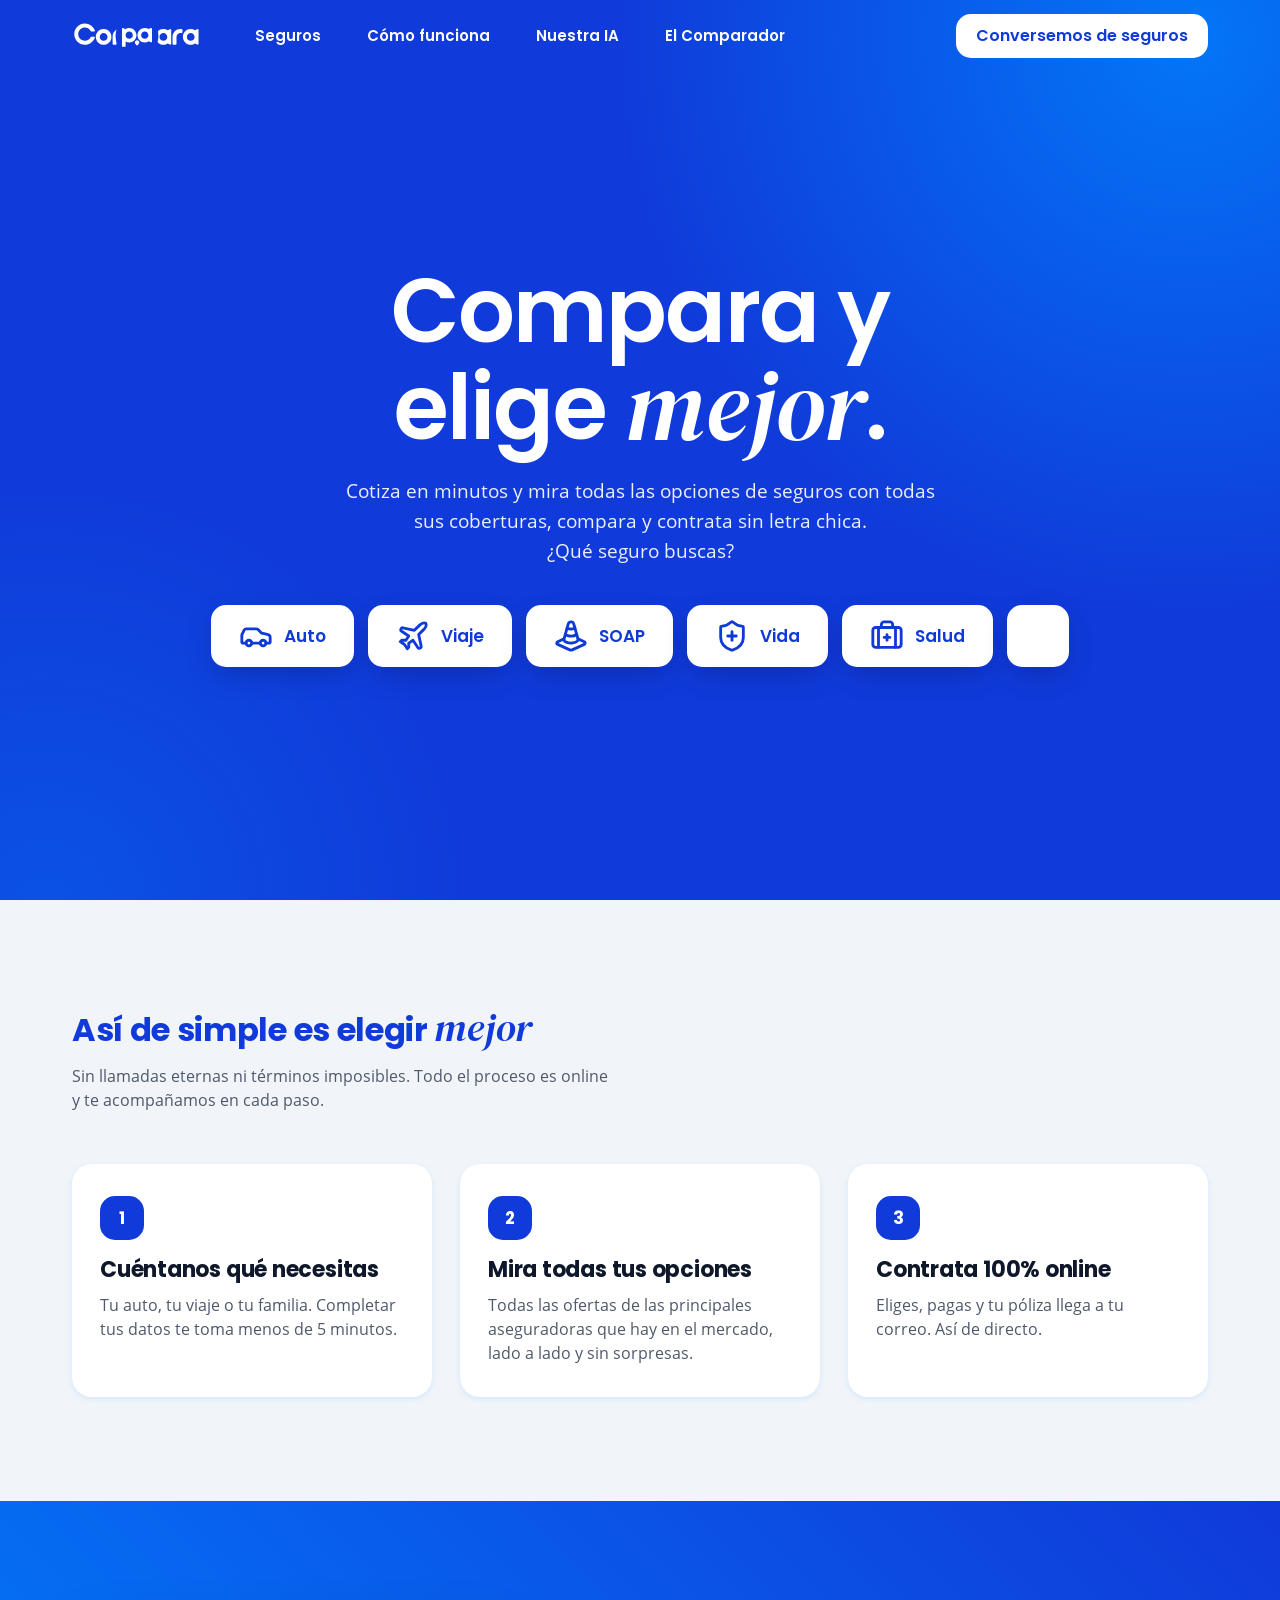
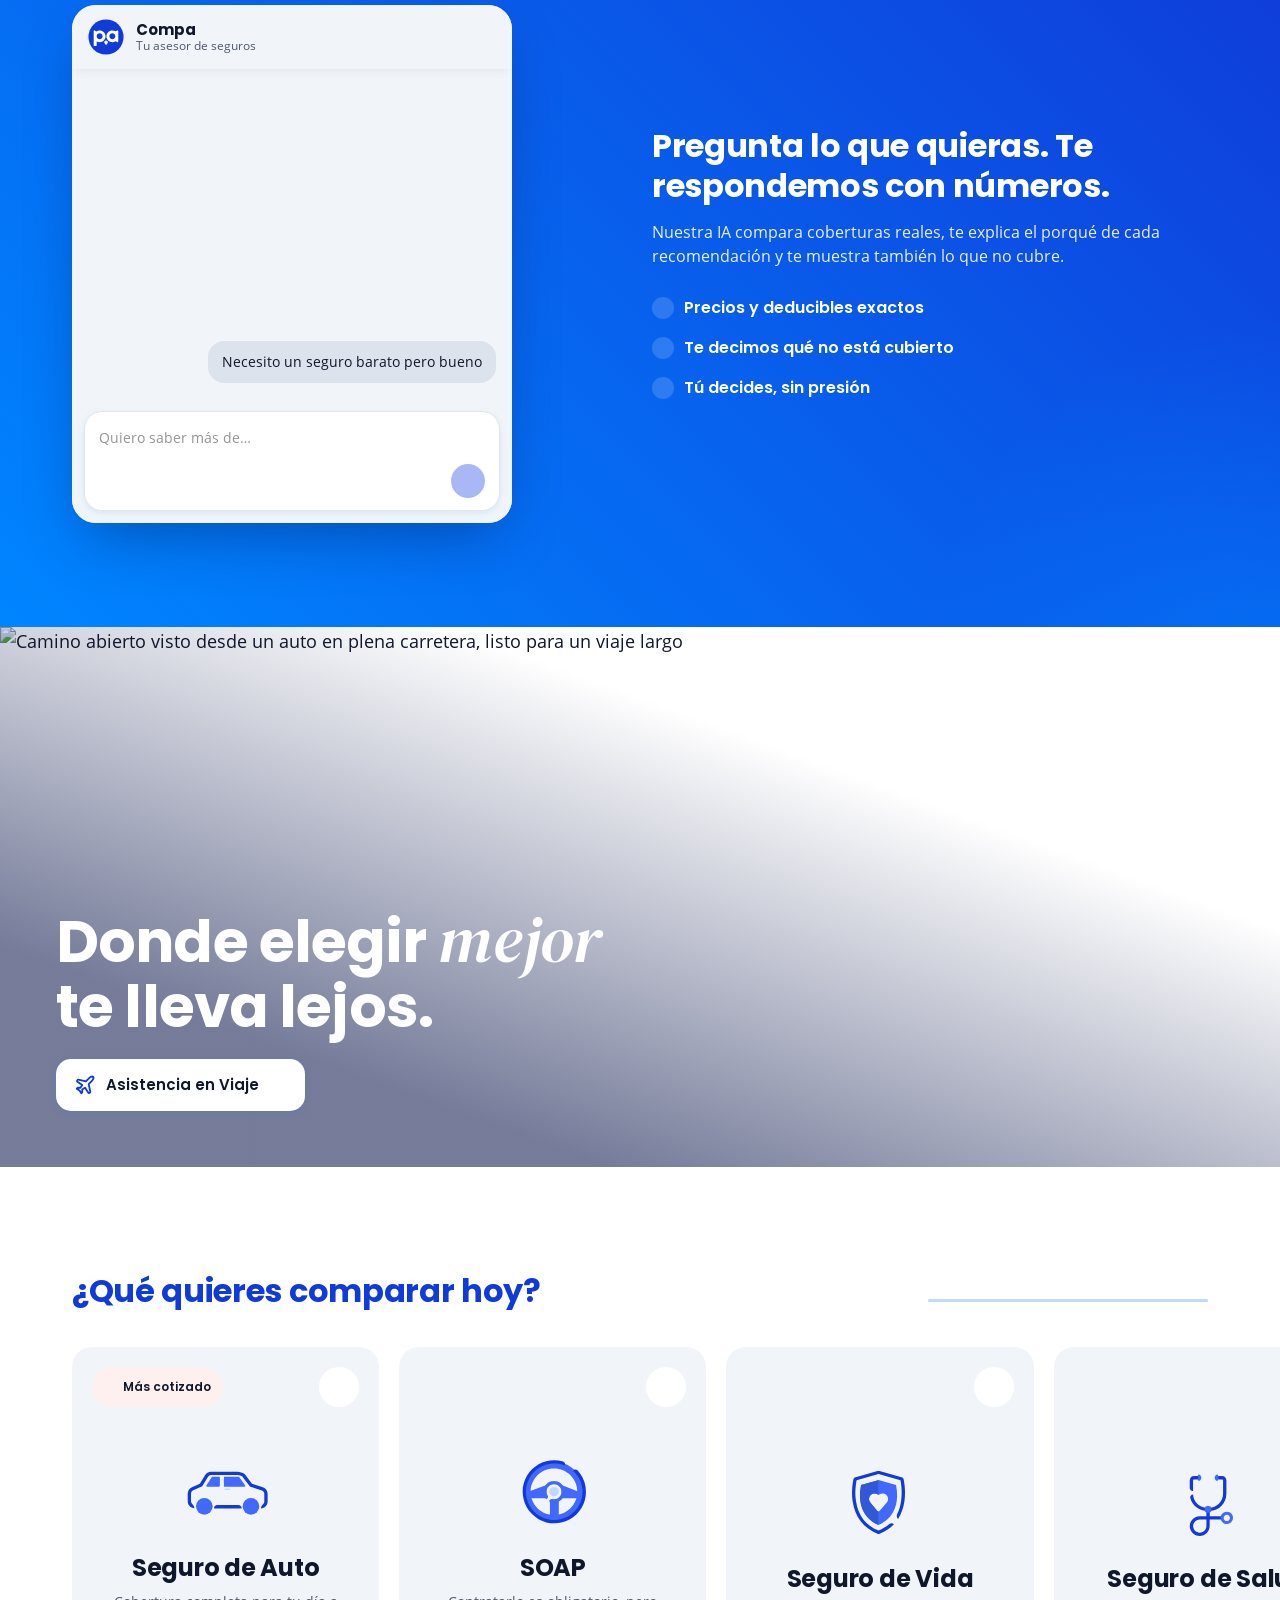
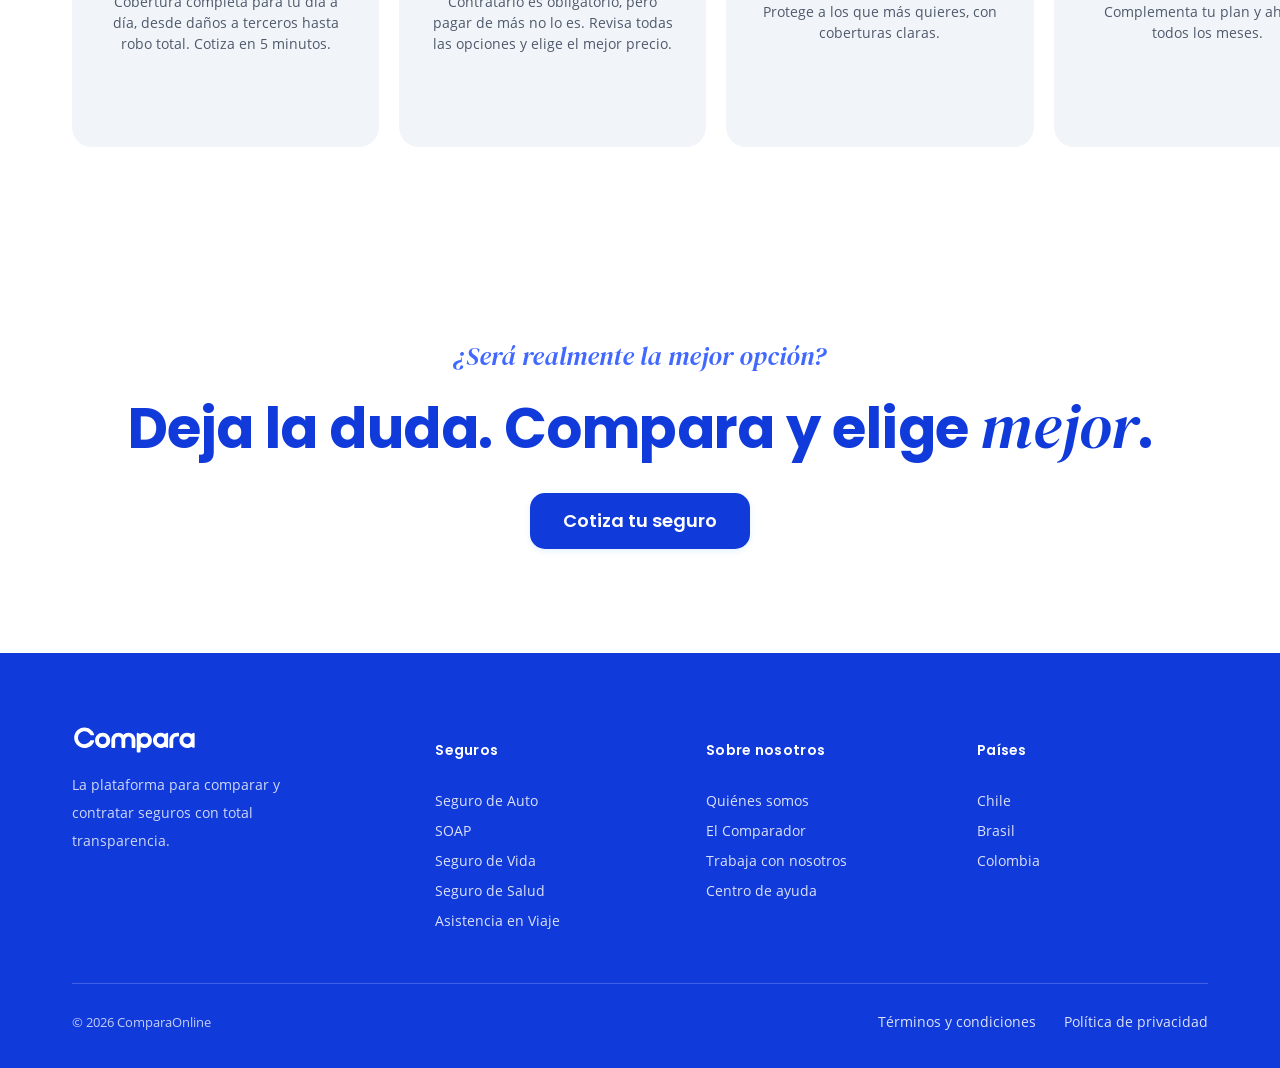
==== commit 973371e2: "Ronda de feedback: nav, chat, aseguradoras, coberturas, copy y espaciados - nav: logo -> avatar al h" ====
--- a/index.html
+++ b/index.html
@@ -17,8 +17,8 @@
 <header class="nav" id="nav">
   <div class="container nav-inner">
     <a class="nav-logo" href="#" aria-label="Compara, inicio">
-      <img class="logo-white" src="brand/design-system/assets/logo_white.svg" alt="">
-      <img class="logo-blue" src="brand/design-system/assets/logo_blue.svg" alt="">
+      <img class="logo-white" src="brand/design-system/assets/logo_white.svg" alt="Compara">
+      <img class="logo-blue" src="brand/design-system/assets/avatar_favicon.svg" alt="Compara">
     </a>
     <nav aria-label="Principal">
       <ul class="nav-links">
@@ -29,7 +29,7 @@
       </ul>
     </nav>
     <div class="nav-cta">
-      <a class="btn btn--nav" href="#">Cotiza tu seguro</a>
+      <a class="btn btn--nav" href="https://www.compara.ai/">Conversemos de seguros</a>
     </div>
     <button class="nav-burger" id="burger" aria-expanded="false" aria-controls="navPanel" aria-label="Abrir menú">
       <i data-lucide="menu" class="ico" style="color:currentColor"></i>
@@ -40,7 +40,7 @@
     <a href="#como-funciona">Cómo funciona</a>
     <a href="#ia">Nuestra IA</a>
     <a href="#">El Comparador</a>
-    <a class="btn btn--primary" href="#">Cotiza tu seguro</a>
+    <a class="btn btn--primary" href="https://www.compara.ai/">Conversemos de seguros</a>
   </div>
 </header>
 
@@ -56,35 +56,13 @@
     <h1 class="hero-enter" style="--i:0">Compara y<br>elige <span class="dserif">mejor</span>.</h1>
     <p class="hero-sub hero-enter" style="--i:1">Cotiza en minutos y mira todas las opciones de seguros con todas sus coberturas, compara y contrata sin letra chica.<br>¿Qué seguro buscas?</p>
     <ul class="hero-products hero-enter" style="--i:2" aria-label="Elige qué seguro comparar">
-      <li><a class="hp-btn" href="#"><img class="hp-ico" src="brand/design-system/assets/small_icon_Seguro%20Auto.svg" alt="">Auto</a></li>
+      <li><a class="hp-btn" href="auto.html"><img class="hp-ico" src="brand/design-system/assets/small_icon_Seguro%20Auto.svg" alt="">Auto</a></li>
       <li><a class="hp-btn" href="#"><img class="hp-ico" src="brand/design-system/assets/small_icon_Asistencia%20Viaje.svg" alt="">Viaje</a></li>
       <li><a class="hp-btn" href="#"><img class="hp-ico" src="brand/design-system/assets/small_icon_SOAP.svg" alt="">SOAP</a></li>
       <li><a class="hp-btn" href="#"><img class="hp-ico" src="brand/design-system/assets/small_icon_Seguro%20Vida.svg" alt="">Vida</a></li>
       <li><a class="hp-btn" href="#"><img class="hp-ico" src="brand/design-system/assets/small_icon_Seguro%20Salud.svg" alt="">Salud</a></li>
       <li><a class="hp-btn hp-btn--plus" href="#" aria-label="Ver todos los seguros"><i data-lucide="plus" class="ico"></i></a></li>
     </ul>
-  </div>
-</section>
-
-<!-- ================= ASEGURADORAS ================= -->
-<section class="insurers" id="aseguradoras">
-  <div class="container">
-    <h2 class="reveal">Todas las aseguradoras que importan, <b>en un solo lugar</b></h2>
-    <p class="insurers-sub reveal" style="--i:1">Puedes comparar tus seguros entre las ofertas de las compañías más conocidas de Chile</p>
-  </div>
-  <div class="logo-rail">
-    <div class="logo-cloud" id="logoCloud">
-      <span class="logo-capsule reveal" style="--i:0"><img src="brand/design-system/assets/logo_Consorcio.svg" alt="Consorcio"></span>
-      <span class="logo-capsule reveal" style="--i:1"><img src="brand/design-system/assets/logo_HDI.svg" alt="HDI Seguros"></span>
-      <span class="logo-capsule reveal" style="--i:2"><img src="brand/design-system/assets/logo_Mapfre.svg" alt="Mapfre"></span>
-      <span class="logo-capsule reveal" style="--i:3"><img src="brand/design-system/assets/logo_Zurich.svg" alt="Zurich"></span>
-      <span class="logo-capsule reveal" style="--i:4"><img src="brand/design-system/assets/logo_Sura.svg" alt="Sura"></span>
-      <span class="logo-capsule reveal" style="--i:5"><img src="brand/design-system/assets/logo_Bci.svg" alt="BCI Seguros"></span>
-      <span class="logo-capsule reveal" style="--i:6"><img src="brand/design-system/assets/logo_Cardif.svg" alt="Cardif"></span>
-      <span class="logo-capsule reveal" style="--i:7"><img src="brand/design-system/assets/logo_Reale.svg" alt="Reale Seguros"></span>
-      <span class="logo-capsule reveal" style="--i:8"><img src="brand/design-system/assets/logo_Zenit.svg" alt="Zenit Seguros"></span>
-      <span class="logo-capsule reveal" style="--i:9"><img src="brand/design-system/assets/logo_FID.svg" alt="FID Seguros"></span>
-    </div>
   </div>
 </section>
 
@@ -97,7 +75,7 @@
       <div class="step reveal scrub" style="--i:0">
         <span class="step-n" aria-hidden="true"></span>
         <h3>Cuéntanos qué necesitas</h3>
-        <p>Tu auto, tu viaje o tu familia. Completar tus datos toma 2 minutos.</p>
+        <p>Tu auto, tu viaje o tu familia. Completar tus datos te toma menos de 5 minutos.</p>
       </div>
       <div class="step reveal scrub" style="--i:1">
         <span class="step-n" aria-hidden="true"></span>
@@ -121,15 +99,22 @@
       <div class="chat-head">
         <img src="brand/design-system/assets/avatar_favicon.svg" alt="">
         <div>
-          <b>Comparini</b>
-          <span>Tu asesora IA · En línea</span>
+          <b>Compa</b>
+          <span>Tu asesor de seguros</span>
         </div>
       </div>
       <div class="chat-body" id="chatBody" aria-hidden="true"></div>
       <p class="sr-only">Demo de conversación: si le pides a Comparini un seguro barato pero bueno, te pregunta qué te preocupa, y te responde con precios, coberturas y deducibles exactos para que tú decidas.</p>
       <div class="chat-foot" aria-hidden="true">
-        <span>Escribe tu pregunta</span>
-        <i><i data-lucide="send" class="ico"></i></i>
+        <div class="chat-input-box">
+          <span class="ph">Quiero saber más de…</span>
+          <div class="chat-input-row">
+            <i data-lucide="paperclip" class="ico chat-attach"></i>
+            <span class="chat-input-spacer"></span>
+            <i data-lucide="mic" class="ico chat-mic"></i>
+            <span class="chat-send"><i data-lucide="arrow-up" class="ico"></i></span>
+          </div>
+        </div>
       </div>
     </div>
     <div class="ai-copy">
@@ -148,7 +133,6 @@
 <!-- TODO: reemplazar por fotografía oficial de marca (cálida, personas reales) -->
 <section class="adband" aria-label="Asistencia en Viaje">
   <img class="photo" src="https://images.unsplash.com/photo-1469854523086-cc02fe5d8800?auto=format&fit=crop&w=1920&q=80" alt="Camino abierto visto desde un auto en plena carretera, listo para un viaje largo">
-  <span class="adband-pill"><img src="brand/design-system/assets/logo_blue.svg" alt="Compara"></span>
   <div class="adband-inner">
     <h2 class="reveal">Donde elegir <span class="dserif">mejor</span><br>te lleva lejos.</h2>
     <a class="adband-capsule reveal" style="--i:1" href="#">
@@ -167,13 +151,13 @@
   </div>
   <div class="hwrap" id="hwrap">
     <div class="htrack" id="htrack">
-      <a class="pcard" href="#">
+      <a class="pcard" href="auto.html">
         <span class="chip-feat"><i data-lucide="tag" class="ico"></i>Más cotizado</span>
         <span class="pcard-go"><i data-lucide="arrow-right" class="ico"></i></span>
         <span class="pcard-ico"><img src="brand/design-system/assets/icon_Seguro%20Auto.svg" alt=""></span>
         <div class="pcard-txt">
           <h3>Seguro de Auto</h3>
-          <p>Cobertura completa para tu día a día, desde daños a terceros hasta robo total. Cotiza en 2 minutos.</p>
+          <p>Cobertura completa para tu día a día, desde daños a terceros hasta robo total. Cotiza en 5 minutos.</p>
         </div>
       </a>
       <a class="pcard" href="#">
@@ -181,7 +165,7 @@
         <span class="pcard-ico"><img src="brand/design-system/assets/icon_SOAP.svg" alt=""></span>
         <div class="pcard-txt">
           <h3>SOAP</h3>
-          <p>El obligatorio, listo en 1 minuto y al mejor precio.</p>
+          <p>Contratarlo es obligatorio, pero pagar de más no lo es. Revisa todas las opciones y elige el mejor precio.</p>
         </div>
       </a>
       <a class="pcard" href="#">
@@ -216,7 +200,7 @@
 <section class="closer section">
   <div class="container">
     <span class="editorial reveal">¿Será realmente la mejor opción?</span>
-    <h2 class="reveal" style="--i:1">Deja de dudar. Compara y elige <span class="dserif">mejor</span>.</h2>
+    <h2 class="reveal" style="--i:1">Deja la duda. Compara y elige <span class="dserif">mejor</span>.</h2>
     <a class="btn btn--primary btn--lg reveal" style="--i:2" href="#">Cotiza tu seguro</a>
   </div>
 </section>
@@ -242,7 +226,7 @@
         </ul>
       </div>
       <div>
-        <h3>Compara</h3>
+        <h3>Sobre nosotros</h3>
         <ul>
           <li><a href="#">Quiénes somos</a></li>
           <li><a href="#">El Comparador</a></li>
--- a/brand/design-system/colors_and_type.css
+++ b/brand/design-system/colors_and_type.css
@@ -171,7 +171,7 @@
 }
 .btn:active { transform: translateY(1px) scale(0.99); }
 .btn--primary { background: var(--color-brand);        color: #fff; box-shadow: var(--shadow-soft); }
-.btn--primary:hover { background: var(--color-brand-deep); box-shadow: var(--shadow-lifted); }
+.btn--primary:hover { background: #4168FF; color: #fff; box-shadow: var(--shadow-lifted); }
 .btn--secondary { background: var(--color-primary-100); color: var(--color-brand); }
 .btn--secondary:hover { background: #A9C5FF; }
 .btn--ghost { background: transparent; color: var(--color-brand); box-shadow: inset 0 0 0 1.5px var(--color-brand); }
--- a/shared/compara.css
+++ b/shared/compara.css
@@ -49,7 +49,7 @@
 .nav-logo{display:inline-grid;place-items:center}
 .nav-logo img{height:26px;width:auto;grid-area:1/1;transition:opacity var(--dur-base) var(--ease-brand)}
 @media (min-width:861px){.nav-logo img{height:31px}}
-.nav-logo .logo-blue{opacity:0}
+.nav-logo .logo-blue{opacity:0;height:44px}
 .nav-links{display:flex;gap:10px;margin-left:8px;list-style:none;padding:0}
 /* hover = "ser encerrado" en un botón pill con borde grueso (sin relleno) */
 .nav-links a{position:relative;display:inline-flex;align-items:center;padding:9px 18px;border-radius:var(--radius-pill);font-family:var(--font-display);font-weight:600;font-size:15px;color:#fff;text-decoration:none;transition:color var(--dur-base) var(--ease-brand)}
@@ -116,7 +116,8 @@
 .hp-ico{width:34px;height:34px;object-fit:contain;flex:none;transition:filter var(--dur-base) var(--ease-brand)}
 .hp-btn .ico{width:24px;height:24px}
 @media (hover:hover) and (pointer:fine){
-  .hp-btn:hover{transform:translateY(-2px);box-shadow:0 16px 40px -10px rgba(4,15,70,.45);background:#C2D9FF;color:#103AD8;text-decoration:none}
+  .hp-btn:hover{transform:translateY(-2px);box-shadow:0 16px 40px -10px rgba(4,15,70,.45);background:#4168FF;color:#fff;text-decoration:none}
+  .hp-btn:hover .hp-ico{filter:brightness(0) invert(1)}
 }
 .hp-btn:active{transform:translateY(1px) scale(.99)}
 /* CTA clickeado / pulsado: relleno #4168FF, texto e icono blancos */
@@ -158,12 +159,12 @@
 .insurers-sub{font-family:var(--font-body);font-size:var(--fs-body-sm);color:var(--color-fg-muted);text-align:center;margin:0 0 40px}
 .logo-rail{display:contents}
 .logo-cloud{display:flex;flex-wrap:wrap;justify-content:center;gap:16px 18px;max-width:820px;margin-inline:auto}
-.logo-capsule{position:relative;display:inline-flex;align-items:center;justify-content:center;height:64px;padding:0 26px;background:var(--color-surface);border-radius:var(--radius-md);box-shadow:var(--shadow-soft);border:1px solid var(--color-border);transition:transform var(--dur-base) var(--ease-brand)}
-.logo-capsule img{height:28px;width:auto;filter:grayscale(1);opacity:.78;transition:filter var(--dur-base) var(--ease-brand),opacity var(--dur-base) var(--ease-brand)}
-@media (min-width:861px){.logo-capsule img{height:36px}}
-@media (hover:hover) and (pointer:fine){
-  .logo-capsule:hover{transform:scale(1.2);z-index:1}
-  .logo-capsule:hover img{filter:none;opacity:1}
+.logo-capsule{position:relative;display:inline-flex;align-items:center;justify-content:center;height:64px;padding:0 21px;background:var(--color-surface);border-radius:var(--radius-md);box-shadow:var(--shadow-soft);border:1px solid var(--color-border);transition:transform var(--dur-base) var(--ease-brand)}
+.logo-capsule img{height:32px;width:auto;filter:grayscale(1);opacity:.78;transform:scale(var(--ls,1));transform-origin:center;transition:filter var(--dur-base) var(--ease-brand),opacity var(--dur-base) var(--ease-brand),transform var(--dur-base) var(--ease-brand)}
+@media (min-width:861px){.logo-capsule img{height:42px}}
+@media (hover:hover) and (pointer:fine){
+  .logo-capsule:hover{z-index:1}
+  .logo-capsule:hover img{filter:none;opacity:1;transform:scale(calc(var(--ls,1) * 1.2))}
 }
 .logo-cloud--marquee{flex-wrap:nowrap;width:max-content;justify-content:flex-start}
 @media (prefers-reduced-motion: no-preference){
@@ -264,22 +265,23 @@
 .ai-points li{display:flex;align-items:center;gap:10px;font-family:var(--font-display);font-weight:600;font-size:16px}
 .ai-points .ico{width:22px;height:22px;color:#FFFFFF;background:rgba(255,255,255,.16);border-radius:50%;padding:3px}
 .ai .wash--ai{position:absolute;width:80vmax;height:80vmax;right:-40vmax;bottom:-44vmax;border-radius:50%;background:radial-gradient(closest-side,rgba(0,133,255,.5),transparent 70%);pointer-events:none}
-.chat{width:min(440px,100%);background:var(--color-surface);border-radius:var(--radius-xl);box-shadow:0 24px 60px -16px rgba(4,15,70,.4);overflow:hidden;color:var(--color-fg)}
+.chat{width:min(440px,100%);background:#F1F5F9;border-radius:var(--radius-xl);box-shadow:0 24px 60px -16px rgba(4,15,70,.4);overflow:hidden;color:var(--color-fg)}
 @supports (animation-timeline: view()){
   @media (min-width:981px) and (prefers-reduced-motion: no-preference){
     .js .chat{animation:settle linear both;animation-timeline:view();animation-range:entry 0% entry 100%}
   }
 }
 @keyframes settle{from{opacity:.4;transform:translateY(46px) rotate(-1.6deg)}to{opacity:1;transform:translateY(0) rotate(0)}}
-.chat-head{display:flex;align-items:center;gap:12px;padding:14px 16px;background:var(--color-brand)}
+.chat-head{display:flex;align-items:center;gap:12px;padding:14px 16px;background:#F1F5F9;position:relative;z-index:1;box-shadow:0 4px 12px -4px rgba(20,20,43,.08)}
 .chat-head img{width:36px;height:36px}
-.chat-head b{display:block;font-family:var(--font-display);font-weight:700;font-size:15px;color:#fff;line-height:1.2}
-.chat-head span{font-family:var(--font-body);font-size:12px;color:rgba(255,255,255,.85)}
-.chat-body{height:330px;padding:16px;background:var(--color-surface-alt);display:flex;flex-direction:column;justify-content:flex-end;gap:8px;overflow:hidden}
-.bubble{max-width:85%;padding:11px 14px;border-radius:var(--radius-md);font-family:var(--font-body);font-size:14px;line-height:1.45}
-.bubble--bot{align-self:flex-start;background:var(--color-surface);color:var(--color-fg);box-shadow:0 5px 14px rgba(20,20,43,.05);border-bottom-left-radius:6px}
-.bubble--user{align-self:flex-end;background:var(--color-primary-100);color:var(--color-fg);border-bottom-right-radius:6px}
-.bubble--typing{display:inline-flex;gap:5px;align-items:center;padding:14px 16px}
+.chat-head>div{display:flex;flex-direction:column;justify-content:center;min-height:36px}
+.chat-head b{font-family:var(--font-display);font-weight:700;font-size:15px;color:var(--color-fg);line-height:1.15}
+.chat-head span{font-family:var(--font-body);font-size:12px;color:var(--color-fg-muted);line-height:1.15}
+.chat-body{height:330px;padding:16px;background:#F1F5F9;display:flex;flex-direction:column;justify-content:flex-end;gap:10px;overflow:hidden}
+.bubble{max-width:88%;padding:11px 14px;border-radius:16px;font-family:var(--font-body);font-size:14px;line-height:1.45}
+.bubble--bot{align-self:flex-start;background:transparent;color:var(--color-fg);box-shadow:none;border-radius:0;padding:2px 0;max-width:94%;font-size:15px;line-height:1.5}
+.bubble--user{align-self:flex-end;background:#DDE3EC;color:var(--color-fg)}
+.bubble--typing{display:inline-flex;gap:5px;align-items:center;padding:6px 0}
 .bubble--typing i{width:7px;height:7px;border-radius:50%;background:var(--color-primary-300);display:block}
 @media (prefers-reduced-motion: no-preference){
   .bubble--typing i{animation:dotpulse 1s var(--ease-brand) infinite}
@@ -287,10 +289,14 @@
   .bubble--typing i:nth-child(3){animation-delay:.3s}
 }
 @keyframes dotpulse{0%,100%{opacity:.35;transform:translateY(0)}50%{opacity:1;transform:translateY(-3px)}}
-.chat-foot{display:flex;gap:8px;padding:12px;border-top:1px solid var(--color-border);background:var(--color-surface)}
-.chat-foot span{flex:1;height:42px;border:1px solid var(--color-border);border-radius:var(--radius-md);padding:0 14px;display:flex;align-items:center;font-family:var(--font-body);font-size:14px;color:var(--color-fg-faint)}
-.chat-foot i{width:42px;height:42px;border-radius:var(--radius-md);background:var(--color-brand);display:grid;place-items:center}
-.chat-foot i .ico{width:18px;height:18px;color:#fff}
+.chat-foot{padding:12px;background:#F1F5F9}
+.chat-input-box{background:var(--color-surface);border:1px solid var(--color-border);border-radius:18px;padding:12px 14px;display:flex;flex-direction:column;gap:12px;box-shadow:var(--shadow-soft)}
+.chat-input-box .ph{font-family:var(--font-body);font-size:14px;color:var(--color-fg-faint)}
+.chat-input-row{display:flex;align-items:center;gap:12px}
+.chat-input-row .chat-attach,.chat-input-row .chat-mic{width:20px;height:20px;color:var(--color-fg-subtle)}
+.chat-input-spacer{flex:1}
+.chat-send{width:34px;height:34px;border-radius:50%;background:#A9B8F5;display:grid;place-items:center;flex:none}
+.chat-send .ico{width:18px;height:18px;color:#fff}
 @media (max-width: 980px){
   .ai-grid{grid-template-columns:1fr}
   .chat{justify-self:center}
@@ -322,7 +328,7 @@
 /* =====================================================================
    CTA FINAL
    ===================================================================== */
-.closer{text-align:center;background:var(--color-surface)}
+.closer{text-align:center;background:var(--color-surface);padding-block:calc(clamp(64px,9vw,104px) - 40px) clamp(64px,9vw,104px)}
 .closer .editorial{display:block;font-size:clamp(20px,2.2vw,26px);font-style:italic;color:var(--color-primary-300);margin:0 0 18px}
 .closer h2{font-size:clamp(34px,4.4vw,56px);line-height:1.12;margin:0 0 32px;text-wrap:balance}
 .closer .btn{min-width:220px}
@@ -358,7 +364,7 @@
 /* CTA blanco para usar sobre el hero azul */
 .btn--white{background:#fff;color:var(--color-brand);box-shadow:0 10px 30px -8px rgba(4,15,70,.35)}
 @media (hover:hover) and (pointer:fine){
-  .btn--white:hover{background:#F3F5FF;box-shadow:0 16px 40px -10px rgba(4,15,70,.45)}
+  .btn--white:hover{background:#4168FF;color:#fff;box-shadow:0 16px 40px -10px rgba(4,15,70,.45)}
 }
 
 /* Tira de confianza bajo el CTA del hero */
@@ -376,6 +382,7 @@
 .benefit{display:flex;gap:14px;align-items:flex-start;padding:24px;background:var(--color-surface);border:1px solid var(--color-border);border-radius:var(--radius-lg);box-shadow:var(--shadow-soft)}
 .benefit-ico{width:48px;height:48px;flex:none;border-radius:var(--radius-sm);background:var(--color-surface-sunk);display:grid;place-items:center}
 .benefit-ico .ico{width:26px;height:26px;color:var(--color-brand)}
+.benefit-ico img{width:26px;height:26px;object-fit:contain}
 .benefit h3{font-size:18px;line-height:1.3;color:var(--color-fg);margin:0 0 4px}
 .benefit p{font-family:var(--font-body);font-size:14px;line-height:1.5;color:var(--color-fg-muted);margin:0}
 
